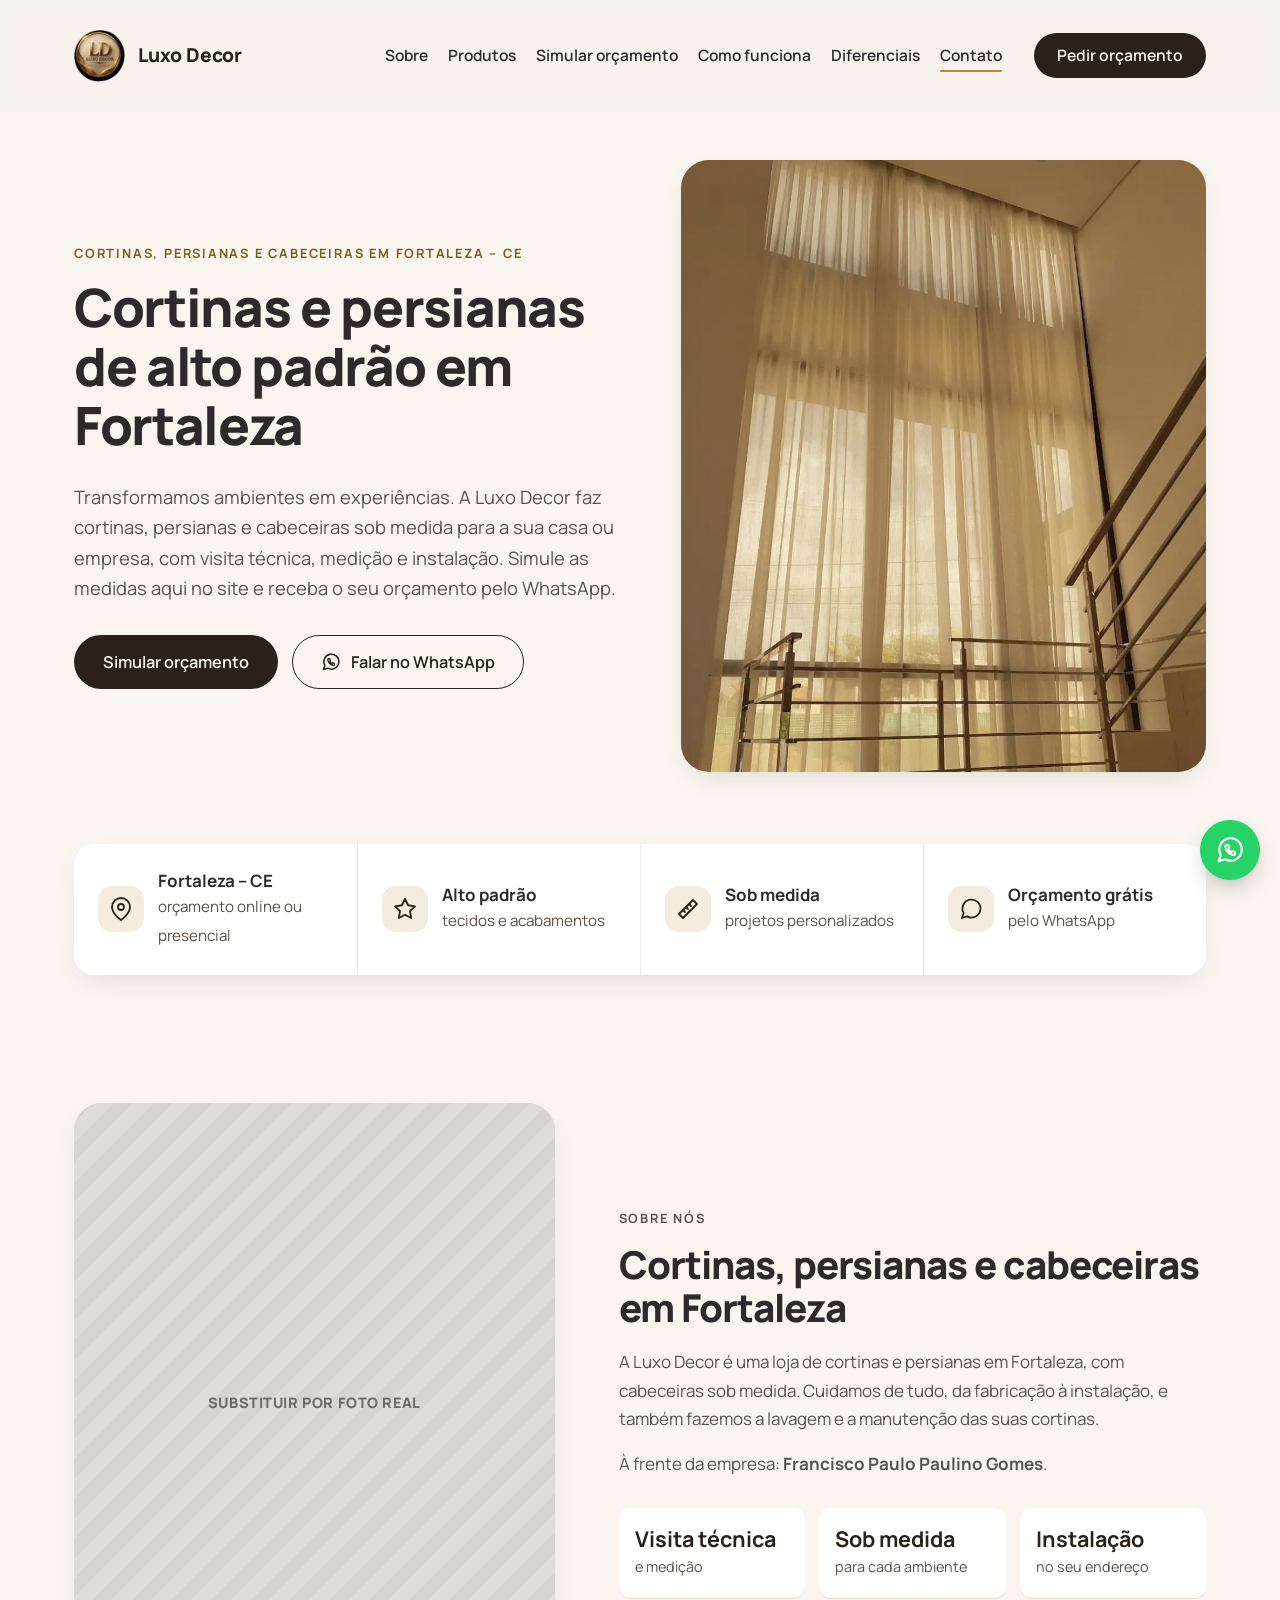
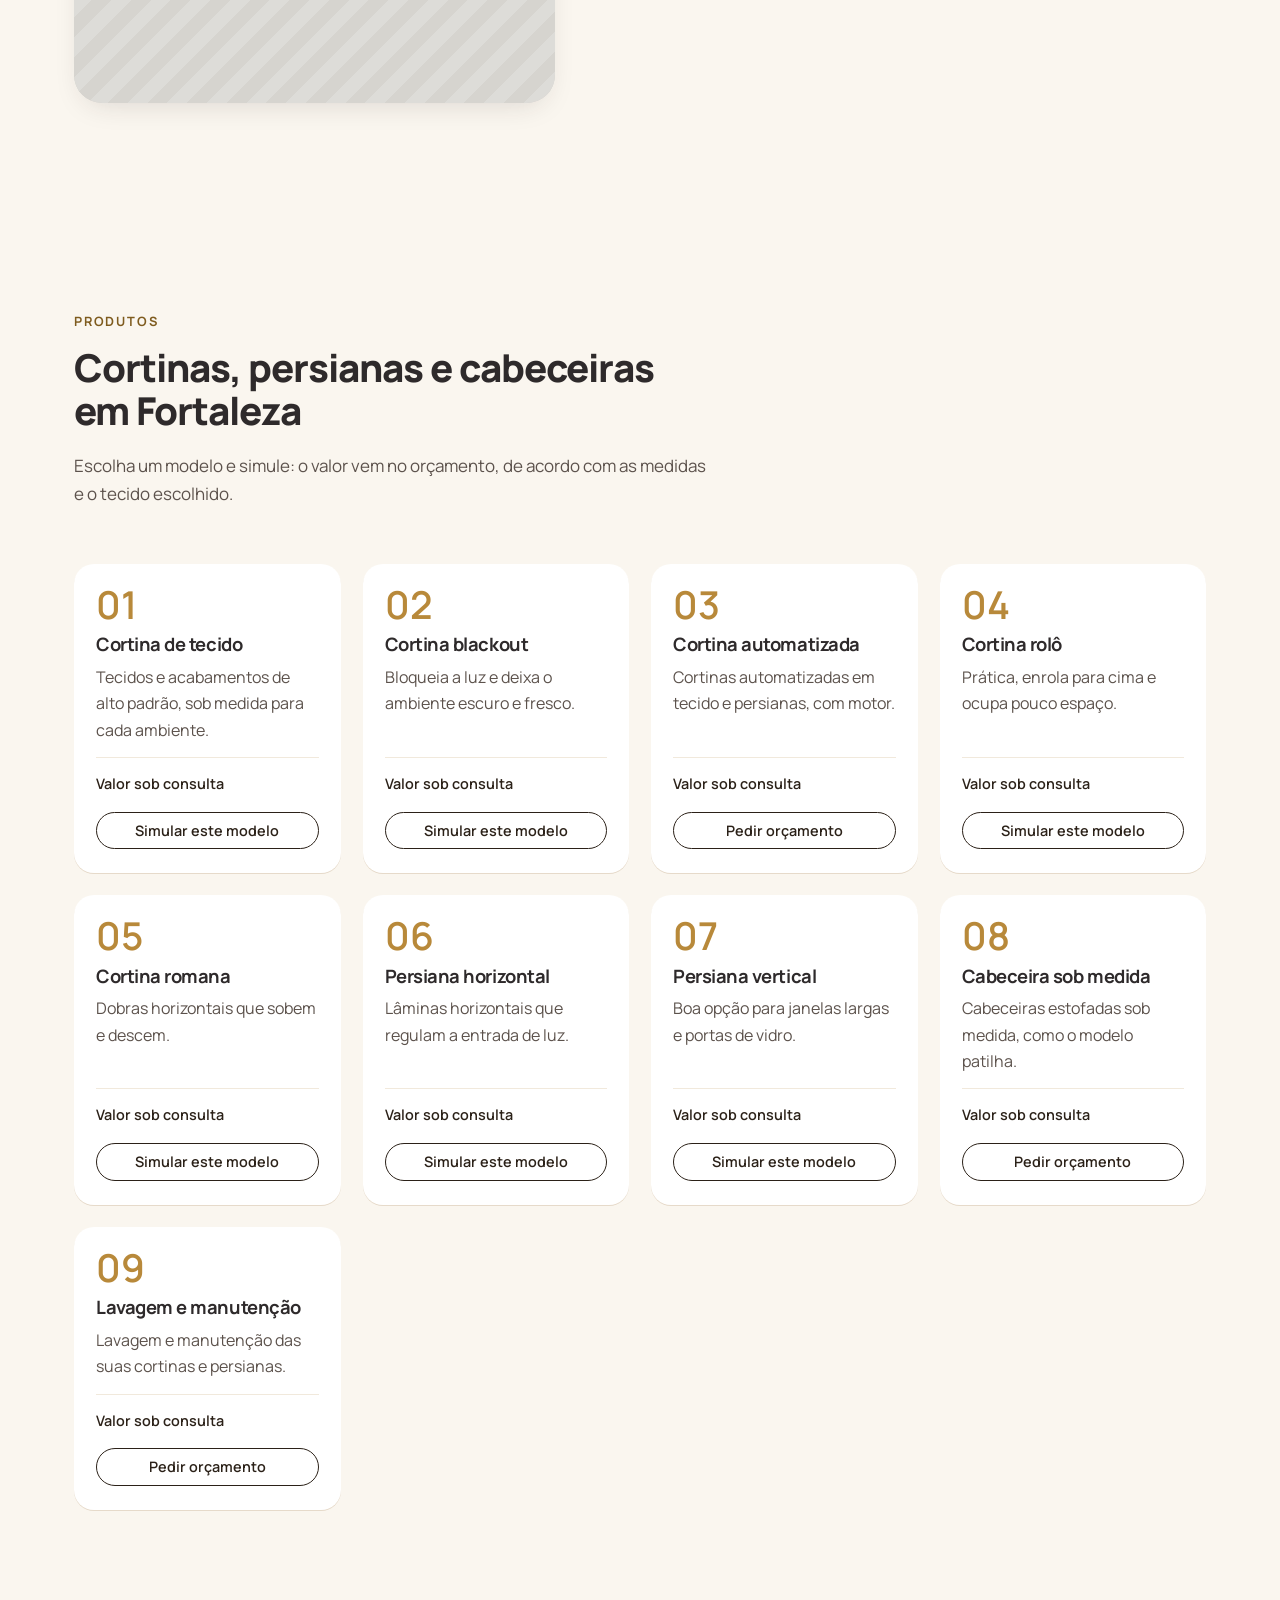
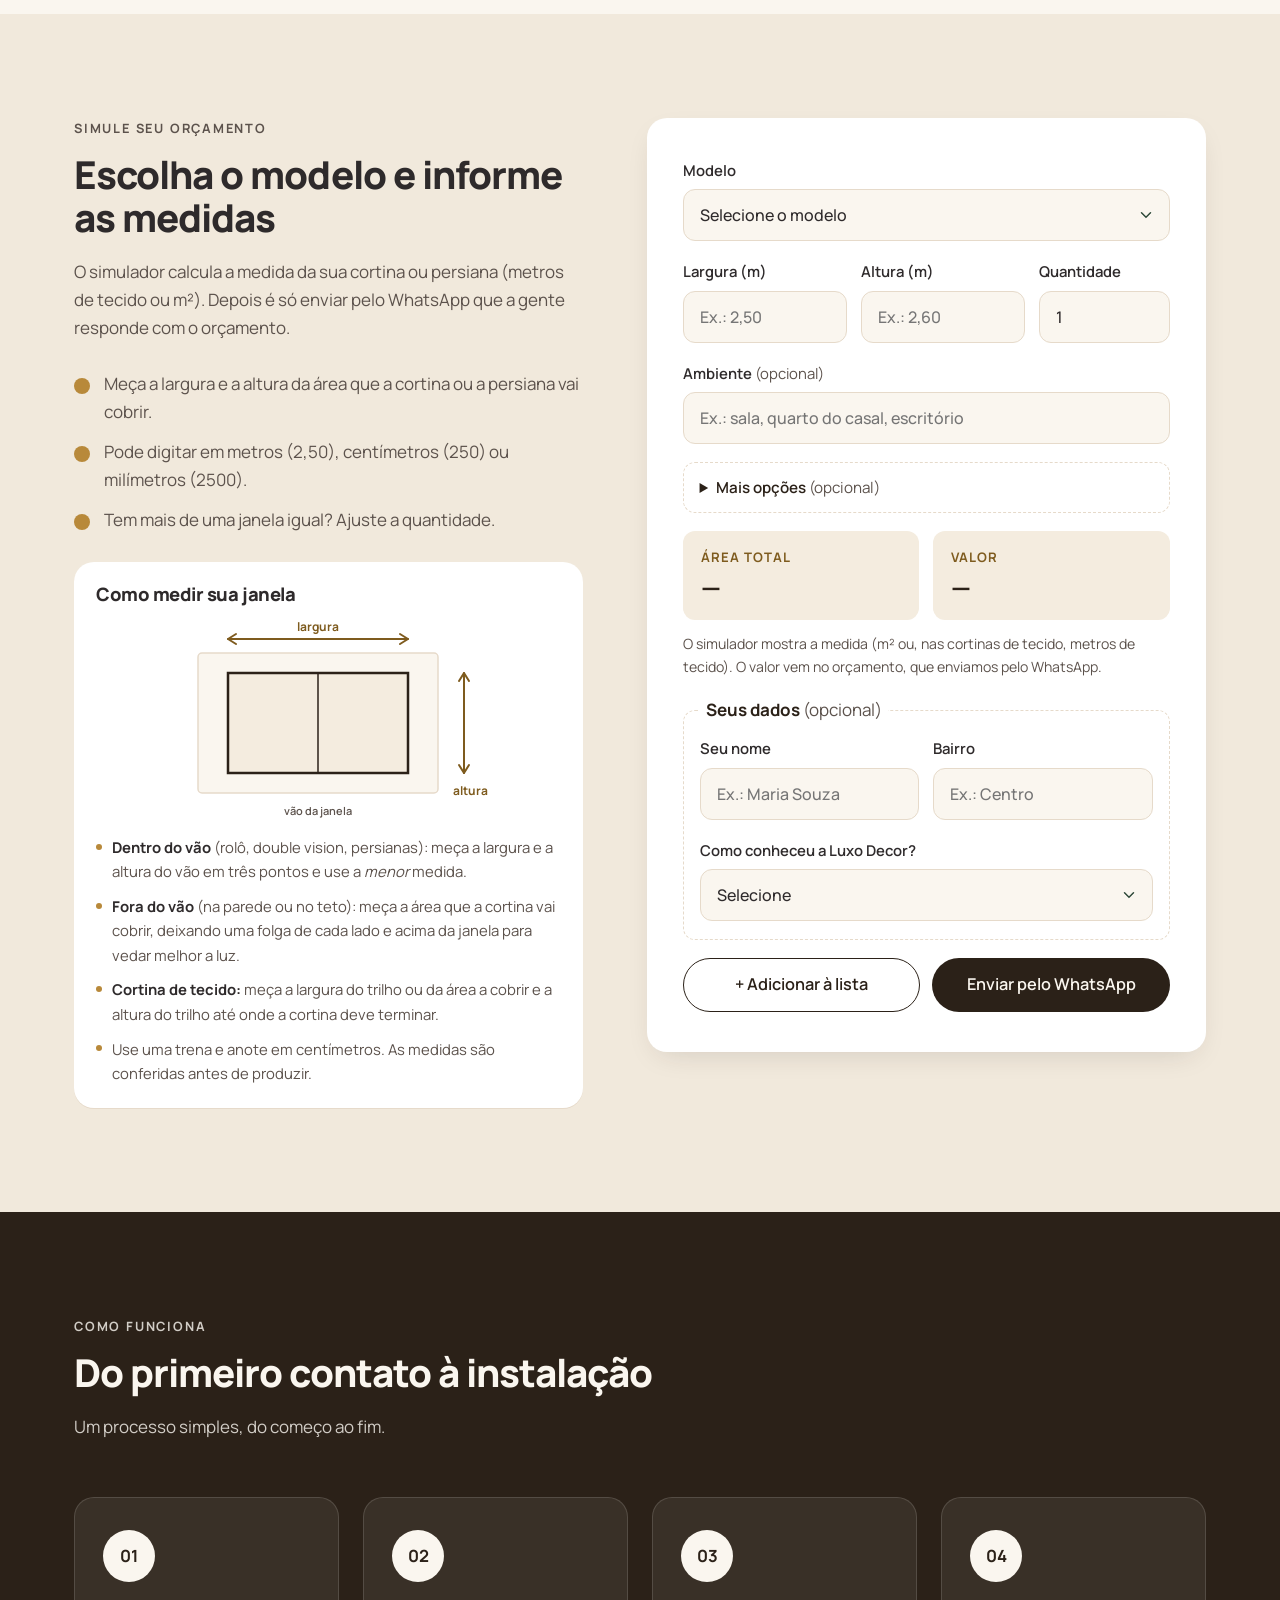
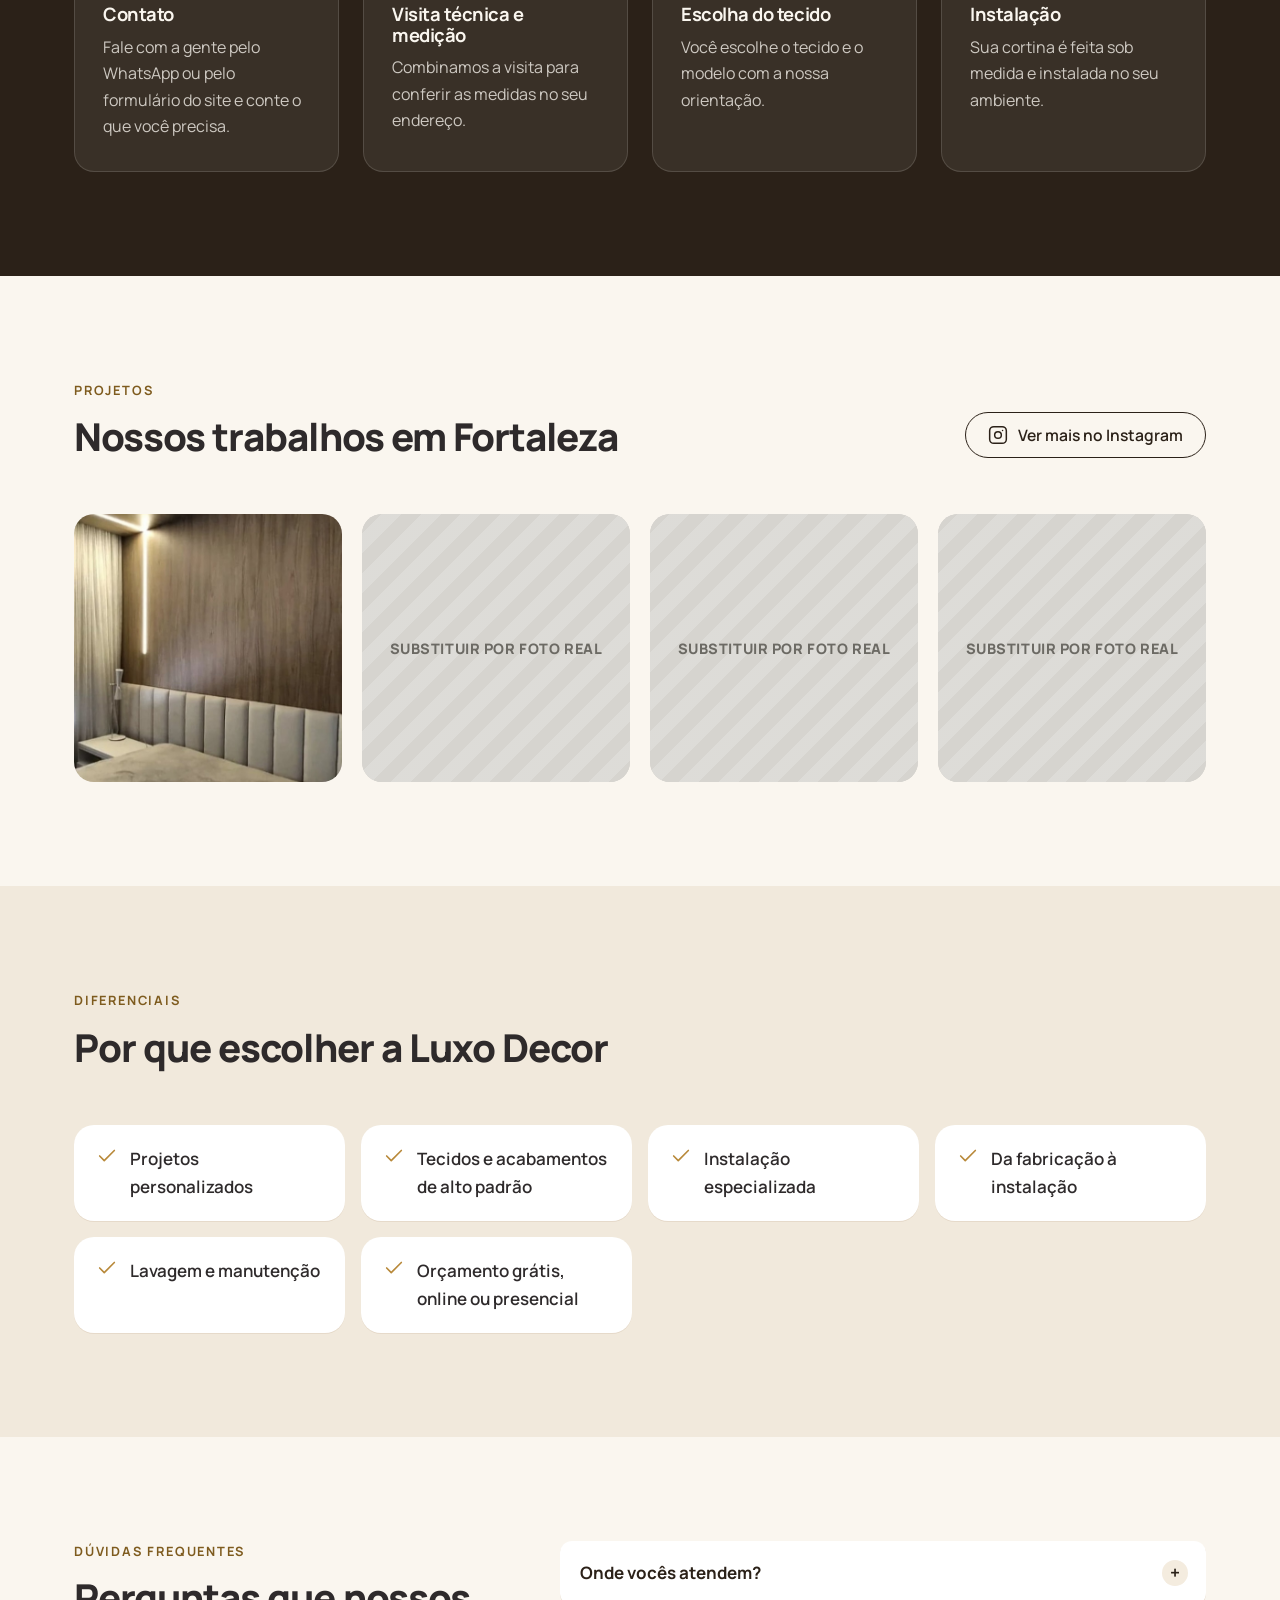
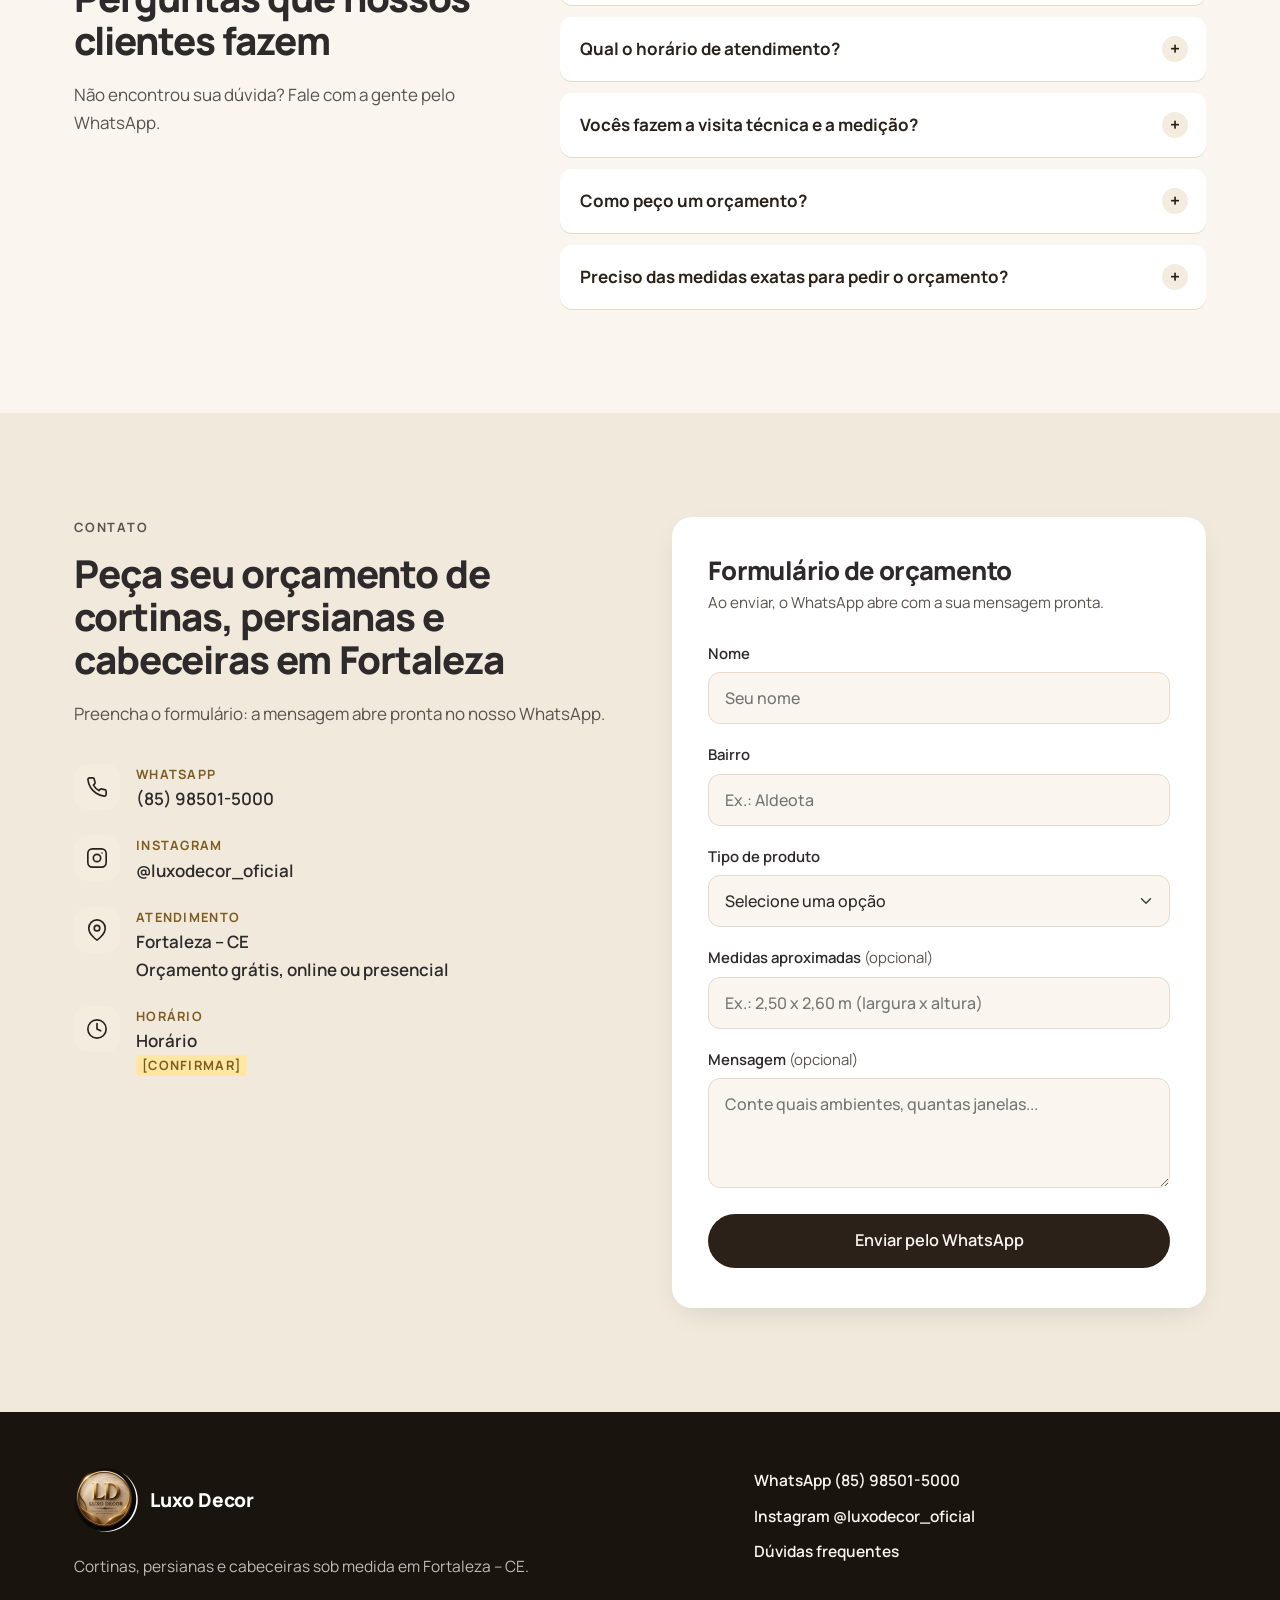
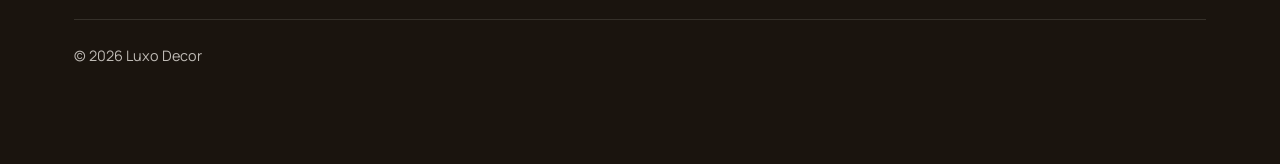
==== index.html @ 03f9553d "Site Luxo Decor Co-Authored-By: Claude Opus 5.5 <noreply@anthropic.com> Claude-Session: https://clau" ====
<!DOCTYPE html>
<html lang="pt-BR">
<head>
  <meta charset="UTF-8">
  <meta name="viewport" content="width=device-width, initial-scale=1">
  <title>Luxo Decor | Cortinas, persianas e cabeceiras em Fortaleza</title>
  <meta name="description" content="Luxo Decor: cortinas, persianas e cabeceiras sob medida em Fortaleza – CE. Peça seu orçamento pelo WhatsApp.">
  <meta name="theme-color" content="#2B2118">
  <!-- Prévia para apresentar à cliente: fora do Google até ser aprovada. Remova esta linha ao publicar de vez. -->
  <meta name="robots" content="noindex">
  <meta property="og:type" content="website">
  <meta property="og:locale" content="pt_BR">
  <meta property="og:site_name" content="Luxo Decor">
  <meta property="og:title" content="Cortinas, persianas e cabeceiras em Fortaleza | Luxo Decor">
  <meta property="og:description" content="Luxo Decor: cortinas, persianas e cabeceiras sob medida em Fortaleza – CE. Peça seu orçamento pelo WhatsApp.">
  <meta property="og:image" content="img/og-image.jpg">
  <meta property="og:image:alt" content="Logo da Luxo Decor">
  <meta name="twitter:card" content="summary_large_image">
  <link rel="icon" href="img/favicon.png" type="image/png">
  <link rel="apple-touch-icon" href="img/favicon-180.png">
  <link rel="preconnect" href="https://fonts.googleapis.com">
  <link rel="preconnect" href="https://fonts.gstatic.com" crossorigin>
  <link href="https://fonts.googleapis.com/css2?family=Manrope:wght@400;500;600;700;800&display=swap" rel="stylesheet">
  <link rel="stylesheet" href="css/style.css?v=1">
  <script type="application/ld+json">
  {
    "@context": "https://schema.org",
    "@type": "LocalBusiness",
    "name": "Luxo Decor",
    "description": "Luxo Decor: cortinas, persianas e cabeceiras sob medida em Fortaleza – CE. Peça seu orçamento pelo WhatsApp.",
    "telephone": "+55 85 98501-5000",
    "areaServed": {
      "@type": "City",
      "name": "Fortaleza"
    },
    "address": {
      "@type": "PostalAddress",
      "addressLocality": "Fortaleza",
      "addressRegion": "CE",
      "addressCountry": "BR"
    },
    "sameAs": [
      "https://www.instagram.com/luxodecor_oficial/"
    ],
    "logo": "img/logo.png",
    "image": "img/og-image.jpg"
  }
  </script>
</head>
<body>

  <a class="skip-link" href="#conteudo">Pular para o conteúdo</a>

  <!-- 1. CABEÇALHO -->
  <header class="header" id="topo">
    <div class="container header__inner">
      <a href="#topo" class="logo" aria-label="Luxo Decor, voltar ao início">
        <img class="logo__selo" src="img/logo.png" alt=""><span class="logo__texto">Luxo Decor</span>
      </a>

      <nav class="nav" id="menu" aria-label="Menu principal">
        <ul class="nav__list">
          <li><a href="#sobre" class="nav__link">Sobre</a></li>
          <li><a href="#modelos" class="nav__link">Produtos</a></li>
          <li><a href="#simulador" class="nav__link">Simular orçamento</a></li>
          <li><a href="#como-funciona" class="nav__link">Como funciona</a></li>
          <li><a href="#avaliacoes" class="nav__link">Diferenciais</a></li>
          <li><a href="#contato" class="nav__link">Contato</a></li>
        </ul>
        <a href="#contato" class="btn btn--primary nav__cta">Pedir orçamento</a>
      </nav>

      <button class="hamburger" type="button" aria-label="Abrir menu" aria-expanded="false" aria-controls="menu">
        <span></span><span></span><span></span>
      </button>
    </div>
  </header>

  <main id="conteudo">

    <!-- 2. HERO -->
    <section class="hero">
      <div class="container hero__inner">
        <div class="hero__text">
          <p class="eyebrow">Cortinas, persianas e cabeceiras em Fortaleza – CE</p>
          <h1>Cortinas e persianas de alto padrão em Fortaleza</h1>
          <p class="hero__lead">Transformamos ambientes em experiências. A Luxo Decor faz cortinas, persianas e cabeceiras sob medida para a sua casa ou empresa, com visita técnica, medição e instalação. Simule as medidas aqui no site e receba o seu orçamento pelo WhatsApp.</p>
          <div class="hero__actions">
            <a href="#simulador" class="btn btn--primary btn--lg">Simular orçamento</a>
            <a href="https://wa.me/5585985015000" class="btn btn--outline btn--lg" data-whatsapp data-msg="Olá, Luxo Decor! Vim pelo site e gostaria de mais informações." target="_blank" rel="noopener">
              <svg class="icon" viewBox="0 0 24 24" aria-hidden="true"><path d="M3 21l1.65-4.95A9 9 0 1 1 8 19.4L3 21z"/><g transform="translate(7.3 7.3) scale(.4)" stroke-width="4"><path d="M22 16.92v3a2 2 0 0 1-2.18 2 19.79 19.79 0 0 1-8.63-3.07 19.5 19.5 0 0 1-6-6 19.79 19.79 0 0 1-3.07-8.67A2 2 0 0 1 4.11 2h3a2 2 0 0 1 2 1.72 12.84 12.84 0 0 0 .7 2.81 2 2 0 0 1-.45 2.11L8.09 9.91a16 16 0 0 0 6 6l1.27-1.27a2 2 0 0 1 2.11-.45 12.84 12.84 0 0 0 2.81.7A2 2 0 0 1 22 16.92z"/></g></svg>
              Falar no WhatsApp
            </a>
          </div>
          
        </div>
        <figure class="media hero__media" data-label="Foto grande: ambiente com cortina instalada"><img src="img/hero.jpg" alt="Cortina instalada, trabalho da Luxo Decor" fetchpriority="high"></figure>
      </div>
    </section>

    <!-- 3. DIFERENCIAIS -->
    <section class="perks" aria-label="Nossos diferenciais">
      <div class="container">
        <ul class="perks__list">
          <li class="perk">
            <svg class="perk__icon" viewBox="0 0 24 24" aria-hidden="true"><path d="M21 10c0 7-9 13-9 13s-9-6-9-13a9 9 0 0 1 18 0z"/><circle cx="12" cy="10" r="3"/></svg>
            <div><strong>Fortaleza – CE</strong><span>orçamento online ou presencial</span></div>
          </li>
          <li class="perk">
            <svg class="perk__icon" viewBox="0 0 24 24" aria-hidden="true"><path d="m12 2 3.09 6.26L22 9.27l-5 4.87 1.18 6.88L12 17.77l-6.18 3.25L7 14.14 2 9.27l6.91-1.01z"/></svg>
            <div><strong>Alto padrão</strong><span>tecidos e acabamentos</span></div>
          </li>
          <li class="perk">
            <svg class="perk__icon" viewBox="0 0 24 24" aria-hidden="true"><path d="M3 17 17 3l4 4L7 21z"/><path d="m7 13 2 2M10 10l2 2M13 7l2 2"/></svg>
            <div><strong>Sob medida</strong><span>projetos personalizados</span></div>
          </li>
          <li class="perk">
            <svg class="perk__icon" viewBox="0 0 24 24" aria-hidden="true"><path d="M3 21l1.65-4.95A9 9 0 1 1 8 19.4L3 21z"/></svg>
            <div><strong>Orçamento grátis</strong><span>pelo WhatsApp</span></div>
          </li>
        </ul>
      </div>
    </section>

    <!-- SOBRE NÓS -->
    <section class="section" id="sobre">
      <div class="container sobre">
        <figure class="media sobre__media is-placeholder" data-label="SUBSTITUIR POR FOTO REAL"></figure>
        <div class="sobre__texto">
          <p class="eyebrow">Sobre nós</p>
          <h2>Cortinas, persianas e cabeceiras em Fortaleza</h2>
          <p>A Luxo Decor é uma loja de cortinas e persianas em Fortaleza, com cabeceiras sob medida. Cuidamos de tudo, da fabricação à instalação, e também fazemos a lavagem e a manutenção das suas cortinas.</p>
          <p>À frente da empresa: <strong>Francisco Paulo Paulino Gomes</strong>.</p>
          <ul class="sobre__destaques">
            <li><strong>Visita técnica</strong><span>e medição</span></li>
            <li><strong>Sob medida</strong><span>para cada ambiente</span></li>
            <li><strong>Instalação</strong><span>no seu endereço</span></li>
          </ul>
        </div>
      </div>
    </section>

    <!-- 4. MODELOS -->
    <section class="section" id="modelos">
      <div class="container">
        <div class="section__head">
          <p class="eyebrow">Produtos</p>
          <h2>Cortinas, persianas e cabeceiras em Fortaleza</h2>
          <p>Escolha um modelo e simule: o valor vem no orçamento, de acordo com as medidas e o tecido escolhido.</p>
        </div>

        <div class="products">
          <article class="card product">
            <div class="product__body">
              <span class="product__num" aria-hidden="true">01</span>
              <h3>Cortina de tecido</h3>
              <p>Tecidos e acabamentos de alto padrão, sob medida para cada ambiente.</p>
              <p class="product__price">Valor sob consulta</p>
              <button type="button" class="btn btn--outline btn--sm product__sim" data-modelo="Cortina de tecido">Simular este modelo</button>
            </div>
          </article>
          <article class="card product">
            <div class="product__body">
              <span class="product__num" aria-hidden="true">02</span>
              <h3>Cortina blackout</h3>
              <p>Bloqueia a luz e deixa o ambiente escuro e fresco.</p>
              <p class="product__price">Valor sob consulta</p>
              <button type="button" class="btn btn--outline btn--sm product__sim" data-modelo="Cortina blackout">Simular este modelo</button>
            </div>
          </article>
          <article class="card product">
            <div class="product__body">
              <span class="product__num" aria-hidden="true">03</span>
              <h3>Cortina automatizada</h3>
              <p>Cortinas automatizadas em tecido e persianas, com motor.</p>
              <p class="product__price">Valor sob consulta</p>
              <a href="https://wa.me/5585985015000" class="btn btn--outline btn--sm product__sim" data-whatsapp data-msg="Olá, Luxo Decor! Vim pelo site e gostaria de um orçamento de cortina automatizada." target="_blank" rel="noopener">Pedir orçamento</a>
            </div>
          </article>
          <article class="card product">
            <div class="product__body">
              <span class="product__num" aria-hidden="true">04</span>
              <h3>Cortina rolô</h3>
              <p>Prática, enrola para cima e ocupa pouco espaço.</p>
              <p class="product__price">Valor sob consulta</p>
              <button type="button" class="btn btn--outline btn--sm product__sim" data-modelo="Cortina rolô">Simular este modelo</button>
            </div>
          </article>
          <article class="card product">
            <div class="product__body">
              <span class="product__num" aria-hidden="true">05</span>
              <h3>Cortina romana</h3>
              <p>Dobras horizontais que sobem e descem.</p>
              <p class="product__price">Valor sob consulta</p>
              <button type="button" class="btn btn--outline btn--sm product__sim" data-modelo="Cortina romana">Simular este modelo</button>
            </div>
          </article>
          <article class="card product">
            <div class="product__body">
              <span class="product__num" aria-hidden="true">06</span>
              <h3>Persiana horizontal</h3>
              <p>Lâminas horizontais que regulam a entrada de luz.</p>
              <p class="product__price">Valor sob consulta</p>
              <button type="button" class="btn btn--outline btn--sm product__sim" data-modelo="Persiana horizontal">Simular este modelo</button>
            </div>
          </article>
          <article class="card product">
            <div class="product__body">
              <span class="product__num" aria-hidden="true">07</span>
              <h3>Persiana vertical</h3>
              <p>Boa opção para janelas largas e portas de vidro.</p>
              <p class="product__price">Valor sob consulta</p>
              <button type="button" class="btn btn--outline btn--sm product__sim" data-modelo="Persiana vertical">Simular este modelo</button>
            </div>
          </article>
          <article class="card product">
            <div class="product__body">
              <span class="product__num" aria-hidden="true">08</span>
              <h3>Cabeceira sob medida</h3>
              <p>Cabeceiras estofadas sob medida, como o modelo patilha.</p>
              <p class="product__price">Valor sob consulta</p>
              <a href="https://wa.me/5585985015000" class="btn btn--outline btn--sm product__sim" data-whatsapp data-msg="Olá, Luxo Decor! Vim pelo site e gostaria de um orçamento de cabeceira sob medida." target="_blank" rel="noopener">Pedir orçamento</a>
            </div>
          </article>
          <article class="card product">
            <div class="product__body">
              <span class="product__num" aria-hidden="true">09</span>
              <h3>Lavagem e manutenção</h3>
              <p>Lavagem e manutenção das suas cortinas e persianas.</p>
              <p class="product__price">Valor sob consulta</p>
              <a href="https://wa.me/5585985015000" class="btn btn--outline btn--sm product__sim" data-whatsapp data-msg="Olá, Luxo Decor! Vim pelo site e gostaria de um orçamento de lavagem e manutenção." target="_blank" rel="noopener">Pedir orçamento</a>
            </div>
          </article>
        </div>
      </div>
    </section>

    <!-- 4b. SIMULADOR DE ORÇAMENTO -->
    <section class="section section--soft" id="simulador">
      <div class="container sim">
        <div class="sim__intro">
          <p class="eyebrow">Simule seu orçamento</p>
          <h2>Escolha o modelo e informe as medidas</h2>
          <p>O simulador calcula a medida da sua cortina ou persiana (metros de tecido ou m²). Depois é só enviar pelo WhatsApp que a gente responde com o orçamento.</p>
          <ul class="sim__tips">
            <li>Meça a largura e a altura da área que a cortina ou a persiana vai cobrir.</li>
            <li>Pode digitar em metros (2,50), centímetros (250) ou milímetros (2500).</li>
            <li>Tem mais de uma janela igual? Ajuste a quantidade.</li>
          </ul>
          <div class="medir">
            <h3>Como medir sua janela</h3>
            <svg class="medir__desenho" viewBox="0 0 340 210" role="img" aria-label="Desenho de uma janela mostrando onde medir a largura e a altura">
              <rect x="40" y="38" width="240" height="140" rx="4" class="medir__parede"/>
              <rect x="70" y="58" width="180" height="100" class="medir__vao"/>
              <line x1="160" y1="58" x2="160" y2="158" class="medir__divisao"/>
              <line x1="70" y1="24" x2="250" y2="24" class="medir__seta"/>
              <polyline points="78,19 70,24 78,29" class="medir__seta"/>
              <polyline points="242,19 250,24 242,29" class="medir__seta"/>
              <text x="160" y="16" class="medir__texto">largura</text>
              <line x1="306" y1="58" x2="306" y2="158" class="medir__seta"/>
              <polyline points="301,66 306,58 311,66" class="medir__seta"/>
              <polyline points="301,150 306,158 311,150" class="medir__seta"/>
              <text x="312" y="180" class="medir__texto">altura</text>
              <text x="160" y="200" class="medir__legenda">vão da janela</text>
            </svg>
            <ul class="medir__passos">
              <li><strong>Dentro do vão</strong> (rolô, double vision, persianas): meça a largura e a altura do vão em três pontos e use a <em>menor</em> medida.</li>
              <li><strong>Fora do vão</strong> (na parede ou no teto): meça a área que a cortina vai cobrir, deixando uma folga de cada lado e acima da janela para vedar melhor a luz.</li>
              <li><strong>Cortina de tecido:</strong> meça a largura do trilho ou da área a cobrir e a altura do trilho até onde a cortina deve terminar.</li>
              <li>Use uma trena e anote em centímetros. As medidas são conferidas antes de produzir.</li>
            </ul>
          </div>
        </div>

        <form class="card form sim__form" id="form-simulador" novalidate>
          <div class="field">
            <label for="sim-modelo">Modelo</label>
            <select id="sim-modelo" name="modelo" required>
              <option value="" disabled selected>Selecione o modelo</option>
              <optgroup label="Cortinas (por metro de tecido)">
                <option data-calculo="tecido">Cortina de tecido</option>
                <option data-calculo="tecido">Cortina blackout</option>
              </optgroup>
              <optgroup label="Cortinas e persianas (por m²)">
                <option>Cortina rolô</option>
                <option>Cortina romana</option>
                <option>Persiana horizontal</option>
                <option>Persiana vertical</option>
              </optgroup>
              <optgroup label="Outros">
                <option>Outro modelo</option>
              </optgroup>
            </select>
          </div>

          <div class="sim__row">
            <div class="field">
              <label for="sim-largura">Largura (m)</label>
              <input type="text" id="sim-largura" name="largura" inputmode="decimal" maxlength="7" autocomplete="off" placeholder="Ex.: 2,50" required>
            </div>
            <div class="field">
              <label for="sim-altura">Altura (m)</label>
              <input type="text" id="sim-altura" name="altura" inputmode="decimal" maxlength="7" autocomplete="off" placeholder="Ex.: 2,60" required>
            </div>
            <div class="field sim__qtd">
              <label for="sim-qtd">Quantidade</label>
              <input type="text" id="sim-qtd" name="quantidade" inputmode="numeric" maxlength="2" autocomplete="off" value="1" required>
            </div>
          </div>

          <div class="field">
            <label for="sim-ambiente">Ambiente <span class="field__opt">(opcional)</span></label>
            <input type="text" id="sim-ambiente" name="ambiente" placeholder="Ex.: sala, quarto do casal, escritório">
          </div>

          <!-- Acessório opcional: aparece só nos modelos com data-guia (cortina rolô) -->
          <label class="sim__opcional" id="sim-guia-campo" hidden>
            <input type="checkbox" id="sim-guia" name="guia">
            Incluir guia <span class="field__opt">(opcional)</span>
          </label>

          <details class="sim__extras">
            <summary>Mais opções <span class="field__opt">(opcional)</span></summary>
            <div class="sim__row sim__row--2">
              <div class="field">
                <label for="sim-acionamento">Acionamento</label>
                <select id="sim-acionamento" name="acionamento">
                  <option value="">Tanto faz</option>
                  <option>Manual</option>
                  <option>Motorizado</option>
                </select>
              </div>
              <div class="field">
                <label for="sim-comando">Lado do comando</label>
                <select id="sim-comando" name="comando">
                  <option value="">Tanto faz</option>
                  <option>Esquerdo</option>
                  <option>Direito</option>
                </select>
              </div>
              <div class="field">
                <label for="sim-instalacao">Instalação</label>
                <select id="sim-instalacao" name="instalacao">
                  <option value="">Não sei</option>
                  <option>Dentro do vão</option>
                  <option>Fora do vão (na parede)</option>
                  <option>No teto</option>
                </select>
              </div>
              <div class="field">
                <label for="sim-cor">Cor ou tecido</label>
                <input type="text" id="sim-cor" name="cor" placeholder="Ex.: linho bege, blackout branco">
              </div>
            </div>
          </details>

          <div class="sim__result" aria-live="polite">
            <div>
              <span id="sim-area-rotulo">Área total</span>
              <strong id="sim-area">—</strong>
            </div>
            <div>
              <span>Valor</span>
              <strong id="sim-valor">—</strong>
            </div>
          </div>
          <p class="sim__note sim__calculo" id="sim-calculo" hidden></p>
          <p class="sim__condicoes" id="sim-condicoes" hidden></p>
          <p class="sim__note" id="sim-nota">O simulador mostra a medida (m² ou, nas cortinas de tecido, metros de tecido). O valor vem no orçamento, que enviamos pelo WhatsApp.</p>

          <fieldset class="sim__cliente">
            <legend>Seus dados <span class="field__opt">(opcional)</span></legend>
            <div class="sim__row sim__row--2">
              <div class="field">
                <label for="sim-cliente">Seu nome</label>
                <input type="text" id="sim-cliente" name="cliente" autocomplete="name" maxlength="60" placeholder="Ex.: Maria Souza">
              </div>
              <div class="field">
                <label for="sim-bairro">Bairro</label>
                <input type="text" id="sim-bairro" name="bairro" maxlength="40" placeholder="Ex.: Centro">
              </div>
            </div>
            <div class="field">
              <label for="sim-origem">Como conheceu a Luxo Decor?</label>
              <select id="sim-origem" name="origem">
                <option value="">Selecione</option>
                <option>Instagram</option>
                <option>Google</option>
                <option>Indicação de amigo ou parente</option>
                <option>Arquiteto ou decorador</option>
                <option>Já sou cliente</option>
                <option>Outro</option>
              </select>
            </div>
          </fieldset>

          <p class="form__error" role="alert" hidden></p>

          <div class="sim__actions">
            <button type="button" class="btn btn--outline btn--lg" id="sim-adicionar">+ Adicionar à lista</button>
            <button type="submit" class="btn btn--primary btn--lg">Enviar pelo WhatsApp</button>
          </div>

          <div class="sim__lista" id="sim-lista" hidden>
            <h3>Sua lista de orçamento</h3>
            <ul id="sim-itens"></ul>
            <p class="sim__total">Valor: <strong id="sim-total">—</strong></p>
            <p class="sim__condicoes" id="sim-total-condicoes" hidden></p>
            <p class="sim__note">Tem mais janelas? Preencha as medidas acima e clique em "Adicionar à lista". Ao enviar, a lista inteira vai em uma única mensagem.</p>
          </div>
        </form>
      </div>
    </section>

    <!-- 5. COMO FUNCIONA -->
    <section class="section section--green" id="como-funciona">
      <div class="container">
        <div class="section__head">
          <p class="eyebrow eyebrow--light">Como funciona</p>
          <h2>Do primeiro contato à instalação</h2>
          <p>Um processo simples, do começo ao fim.</p>
        </div>

        <ol class="steps">
          <li class="step">
            <span class="step__num" aria-hidden="true">01</span>
            <h3>Contato</h3>
            <p>Fale com a gente pelo WhatsApp ou pelo formulário do site e conte o que você precisa.</p>
          </li>
          <li class="step">
            <span class="step__num" aria-hidden="true">02</span>
            <h3>Visita técnica e medição</h3>
            <p>Combinamos a visita para conferir as medidas no seu endereço.</p>
          </li>
          <li class="step">
            <span class="step__num" aria-hidden="true">03</span>
            <h3>Escolha do tecido</h3>
            <p>Você escolhe o tecido e o modelo com a nossa orientação.</p>
          </li>
          <li class="step">
            <span class="step__num" aria-hidden="true">04</span>
            <h3>Instalação</h3>
            <p>Sua cortina é feita sob medida e instalada no seu ambiente.</p>
          </li>
        </ol>
      </div>
    </section>

    <!-- 6. PROJETOS -->
    <section class="section" id="projetos">
      <div class="container">
        <div class="section__head section__head--row">
          <div>
            <p class="eyebrow">Projetos</p>
            <h2>Nossos trabalhos em Fortaleza</h2>
          </div>
          <a href="https://www.instagram.com/luxodecor_oficial/" class="btn btn--outline" target="_blank" rel="noopener" data-instagram>
            <svg class="icon" viewBox="0 0 24 24" aria-hidden="true"><rect x="2" y="2" width="20" height="20" rx="5"/><circle cx="12" cy="12" r="4"/><path d="M17.5 6.5h.01"/></svg>
            Ver mais no Instagram
          </a>
        </div>

        <div class="gallery gallery--4">
          <figure class="media gallery__item" data-label="Projeto"><img src="img/projeto-01.jpg" alt="Projeto da Luxo Decor" loading="lazy"></figure>
          <figure class="media gallery__item is-placeholder" data-label="SUBSTITUIR POR FOTO REAL"></figure>
          <figure class="media gallery__item is-placeholder" data-label="SUBSTITUIR POR FOTO REAL"></figure>
          <figure class="media gallery__item is-placeholder" data-label="SUBSTITUIR POR FOTO REAL"></figure>
        </div>
      </div>
    </section>

    <!-- DIFERENCIAIS (o que a empresa divulga no Instagram) -->
    <section class="section section--soft" id="avaliacoes">
      <div class="container">
        <div class="section__head">
          <p class="eyebrow">Diferenciais</p>
          <h2>Por que escolher a Luxo Decor</h2>
        </div>
        <ul class="avaliacoes__lista">
          <li class="card"><svg class="icon" viewBox="0 0 24 24" aria-hidden="true"><path d="M20 6 9 17l-5-5"/></svg><span>Projetos personalizados</span></li>
          <li class="card"><svg class="icon" viewBox="0 0 24 24" aria-hidden="true"><path d="M20 6 9 17l-5-5"/></svg><span>Tecidos e acabamentos de alto padrão</span></li>
          <li class="card"><svg class="icon" viewBox="0 0 24 24" aria-hidden="true"><path d="M20 6 9 17l-5-5"/></svg><span>Instalação especializada</span></li>
          <li class="card"><svg class="icon" viewBox="0 0 24 24" aria-hidden="true"><path d="M20 6 9 17l-5-5"/></svg><span>Da fabricação à instalação</span></li>
          <li class="card"><svg class="icon" viewBox="0 0 24 24" aria-hidden="true"><path d="M20 6 9 17l-5-5"/></svg><span>Lavagem e manutenção</span></li>
          <li class="card"><svg class="icon" viewBox="0 0 24 24" aria-hidden="true"><path d="M20 6 9 17l-5-5"/></svg><span>Orçamento grátis, online ou presencial</span></li>
        </ul>
      </div>
    </section>

    <!-- PERGUNTAS FREQUENTES -->
    <section class="section" id="duvidas">
      <div class="container faq">
        <div class="section__head">
          <p class="eyebrow">Dúvidas frequentes</p>
          <h2>Perguntas que nossos clientes fazem</h2>
          <p>Não encontrou sua dúvida? Fale com a gente pelo WhatsApp.</p>
        </div>

        <div class="faq__lista">
          <details class="faq__item">
            <summary>Onde vocês atendem?</summary>
            <p>Em Fortaleza – CE. O orçamento é grátis e pode ser online ou presencial.</p>
          </details>
          <details class="faq__item">
            <summary>Qual o horário de atendimento?</summary>
            <p>Horário <span class="confirmar">[confirmar]</span>.</p>
          </details>
          <details class="faq__item">
            <summary>Vocês fazem a visita técnica e a medição?</summary>
            <p>Sim. Depois do primeiro contato, combinamos a visita para conferir as medidas no seu endereço.</p>
          </details>
          <details class="faq__item">
            <summary>Como peço um orçamento?</summary>
            <p>Use o simulador aqui do site ou o formulário de contato: a mensagem chega pronta no nosso WhatsApp. Se preferir, chame direto no WhatsApp (85) 98501-5000.</p>
          </details>
          <details class="faq__item">
            <summary>Preciso das medidas exatas para pedir o orçamento?</summary>
            <p>Não. Medidas aproximadas já servem; as medidas finais são conferidas na visita técnica.</p>
          </details>
        </div>
      </div>
    </section>

    <!-- 7. CONTATO -->
    <section class="section section--soft" id="contato">
      <div class="container contact">
        <div class="contact__info">
          <p class="eyebrow">Contato</p>
          <h2>Peça seu orçamento de cortinas, persianas e cabeceiras em Fortaleza</h2>
          <p>Preencha o formulário: a mensagem abre pronta no nosso WhatsApp.</p>

          <ul class="contact__list">
            <li>
              <svg class="icon" viewBox="0 0 24 24" aria-hidden="true"><path d="M22 16.92v3a2 2 0 0 1-2.18 2 19.79 19.79 0 0 1-8.63-3.07 19.5 19.5 0 0 1-6-6 19.79 19.79 0 0 1-3.07-8.67A2 2 0 0 1 4.11 2h3a2 2 0 0 1 2 1.72 12.84 12.84 0 0 0 .7 2.81 2 2 0 0 1-.45 2.11L8.09 9.91a16 16 0 0 0 6 6l1.27-1.27a2 2 0 0 1 2.11-.45 12.84 12.84 0 0 0 2.81.7A2 2 0 0 1 22 16.92z"/></svg>
              <div><span>WhatsApp</span><a href="https://wa.me/5585985015000" data-whatsapp target="_blank" rel="noopener">(85) 98501-5000</a></div>
            </li>
            <li>
              <svg class="icon" viewBox="0 0 24 24" aria-hidden="true"><rect x="2" y="2" width="20" height="20" rx="5"/><circle cx="12" cy="12" r="4"/><path d="M17.5 6.5h.01"/></svg>
              <div><span>Instagram</span><a href="https://www.instagram.com/luxodecor_oficial/" data-instagram target="_blank" rel="noopener">@luxodecor_oficial</a></div>
            </li>
            <li>
              <svg class="icon" viewBox="0 0 24 24" aria-hidden="true"><path d="M21 10c0 7-9 13-9 13s-9-6-9-13a9 9 0 0 1 18 0z"/><circle cx="12" cy="10" r="3"/></svg>
              <div><span>Atendimento</span><p>Fortaleza – CE<br>Orçamento grátis, online ou presencial</p></div>
            </li>
            <li>
              <svg class="icon" viewBox="0 0 24 24" aria-hidden="true"><circle cx="12" cy="12" r="10"/><path d="M12 6v6l4 2"/></svg>
              <div><span>Horário</span><p>Horário <span class="confirmar">[confirmar]</span></p></div>
            </li>
          </ul>
        </div>

        <form class="card form" id="form-orcamento" novalidate>
          <h3>Formulário de orçamento</h3>
          <p class="form__hint">Ao enviar, o WhatsApp abre com a sua mensagem pronta.</p>

          <div class="field">
            <label for="nome">Nome</label>
            <input type="text" id="nome" name="nome" autocomplete="name" placeholder="Seu nome" required>
          </div>

          <div class="field">
            <label for="bairro">Bairro</label>
            <input type="text" id="bairro" name="bairro" autocomplete="address-level3" placeholder="Ex.: Aldeota" required>
          </div>

          <div class="field">
            <label for="produto">Tipo de produto</label>
            <select id="produto" name="produto" required>
              <option value="" disabled selected>Selecione uma opção</option>
              <option>Cortina de tecido</option>
              <option>Cortina blackout</option>
              <option>Cortina automatizada</option>
              <option>Cortina rolô</option>
              <option>Cortina romana</option>
              <option>Persiana horizontal</option>
              <option>Persiana vertical</option>
              <option>Cabeceira sob medida</option>
              <option>Lavagem e manutenção</option>
              <option>Outro / ainda não sei</option>
            </select>
          </div>

          <div class="field">
            <label for="medidas">Medidas aproximadas <span class="field__opt">(opcional)</span></label>
            <input type="text" id="medidas" name="medidas" placeholder="Ex.: 2,50 x 2,60 m (largura x altura)">
          </div>

          <div class="field">
            <label for="mensagem">Mensagem <span class="field__opt">(opcional)</span></label>
            <textarea id="mensagem" name="mensagem" rows="3" placeholder="Conte quais ambientes, quantas janelas..."></textarea>
          </div>

          <p class="form__error" role="alert" hidden></p>

          <button type="submit" class="btn btn--primary btn--lg btn--block">Enviar pelo WhatsApp</button>
        </form>
      </div>

    </section>
  </main>

  <!-- 8. RODAPÉ -->
  <footer class="footer">
    <div class="container footer__inner">
      <div class="footer__brand">
        <a href="#topo" class="logo logo--light" aria-label="Luxo Decor, voltar ao início">
          <img class="logo__selo" src="img/logo.png" alt=""><span class="logo__texto">Luxo Decor</span>
        </a>
        <p>Cortinas, persianas e cabeceiras sob medida em Fortaleza – CE.</p>
      </div>

      <ul class="footer__links">
        <li><a href="https://wa.me/5585985015000" target="_blank" rel="noopener" data-whatsapp>WhatsApp (85) 98501-5000</a></li>
        <li><a href="https://www.instagram.com/luxodecor_oficial/" target="_blank" rel="noopener" data-instagram>Instagram @luxodecor_oficial</a></li>
        <li><a href="#duvidas">Dúvidas frequentes</a></li>
      </ul>

      <p class="footer__legal">© <span id="ano">2026</span> Luxo Decor</p>
    </div>
  </footer>

  <!-- Botão flutuante de WhatsApp -->
  <a href="https://wa.me/5585985015000" class="whatsapp-float" data-whatsapp data-msg="Olá, Luxo Decor! Vim pelo site e gostaria de um orçamento." target="_blank" rel="noopener" aria-label="Conversar no WhatsApp">
    <svg viewBox="0 0 24 24" aria-hidden="true"><path d="M3 21l1.65-4.95A9 9 0 1 1 8 19.4L3 21z"/><g transform="translate(7.3 7.3) scale(.4)" stroke-width="4"><path d="M22 16.92v3a2 2 0 0 1-2.18 2 19.79 19.79 0 0 1-8.63-3.07 19.5 19.5 0 0 1-6-6 19.79 19.79 0 0 1-3.07-8.67A2 2 0 0 1 4.11 2h3a2 2 0 0 1 2 1.72 12.84 12.84 0 0 0 .7 2.81 2 2 0 0 1-.45 2.11L8.09 9.91a16 16 0 0 0 6 6l1.27-1.27a2 2 0 0 1 2.11-.45 12.84 12.84 0 0 0 2.81.7A2 2 0 0 1 22 16.92z"/></g></svg>
  </a>

  <script src="js/main.js?v=1" defer></script>
</body>
</html>
---- css/style.css ----
/* =========================================================
   Luxo Decor — estilos
   ========================================================= */

:root {
  --azul: #2B2118;
  --azul-escuro: #1A140E;
  --azul-claro: #F4ECDF;
  --areia: #FAF6EF;
  --areia-escura: #F1E9DC;
  --laranja: #B8893A;
  --laranja-texto: #7E5B1E;
  --grafite: #2E2A2B;
  --texto-suave: #5C524C;
  --branco: #ffffff;
  --borda: #E6DACA;
  --placeholder: #d6d4cf;

  --fonte-titulo: "Manrope", system-ui, sans-serif;
  --fonte-texto: "Manrope", system-ui, -apple-system, "Segoe UI", sans-serif;

  --raio: 20px;
  --raio-sm: 12px;
  --sombra: 0 10px 30px -12px rgba(42, 35, 32, .18);
  --header-h: 112px;
  --container: 1180px;
}

/* ---------- Base ---------- */
*,
*::before,
*::after { box-sizing: border-box; }

html {
  scroll-behavior: smooth;
  -webkit-text-size-adjust: 100%;
}

body {
  margin: 0;
  font-family: var(--fonte-texto);
  font-size: 1.0625rem;
  line-height: 1.65;
  color: var(--grafite);
  background: var(--areia);
  -webkit-font-smoothing: antialiased;
}

body.menu-aberto { overflow: hidden; }

h1, h2, h3 {
  font-family: var(--fonte-titulo);
  line-height: 1.12;
  letter-spacing: -.02em;
  margin: 0 0 .5em;
  font-weight: 600;
}
h1 { font-size: clamp(2.4rem, 5.2vw, 4.1rem); }
h2 { font-size: clamp(1.9rem, 3.6vw, 2.75rem); }
h3 { font-size: 1.3rem; }

p { margin: 0 0 1em; }
a { color: inherit; }
img { display: block; max-width: 100%; height: auto; }
ul, ol { list-style: none; margin: 0; padding: 0; }
figure, blockquote { margin: 0; }
address { font-style: normal; }

section[id] { scroll-margin-top: calc(var(--header-h) + 8px); }

.container {
  width: 100%;
  max-width: var(--container);
  margin-inline: auto;
  padding-inline: 24px;
}

.skip-link {
  position: absolute;
  left: 16px;
  top: -60px;
  z-index: 200;
  background: var(--azul);
  color: var(--areia);
  padding: 10px 16px;
  border-radius: var(--raio-sm);
}
.skip-link:focus { top: 12px; }

:focus-visible {
  outline: 3px solid var(--laranja);
  outline-offset: 3px;
}

.icon {
  width: 20px;
  height: 20px;
  flex-shrink: 0;
  fill: none;
  stroke: currentColor;
  stroke-width: 1.8;
  stroke-linecap: round;
  stroke-linejoin: round;
}

.eyebrow {
  font-size: .8rem;
  font-weight: 700;
  letter-spacing: .14em;
  text-transform: uppercase;
  color: var(--laranja-texto);
  margin-bottom: 14px;
}
.eyebrow--light { color: #D1B27F; }

/* ---------- Botões ---------- */
.btn {
  display: inline-flex;
  align-items: center;
  justify-content: center;
  gap: 10px;
  padding: 12px 22px;
  border-radius: 999px;
  border: 1.5px solid transparent;
  font: 600 .98rem/1.2 var(--fonte-texto);
  text-decoration: none;
  cursor: pointer;
  transition: background-color .2s, color .2s, border-color .2s, transform .2s, box-shadow .2s;
}
.btn:hover { transform: translateY(-1px); }
.btn--lg { padding: 16px 28px; font-size: 1.02rem; }
.btn--block { width: 100%; }

.btn--primary { background: var(--azul); color: var(--areia); }
.btn--primary:hover { background: var(--azul-escuro); box-shadow: var(--sombra); }

.btn--outline { border-color: var(--azul); color: var(--azul); background: transparent; }
.btn--outline:hover { background: var(--azul); color: var(--areia); }

/* ---------- Imagens / espaços reservados ---------- */
.media {
  position: relative;
  overflow: hidden;
  border-radius: var(--raio);
  background: var(--placeholder);
}
.media img {
  width: 100%;
  height: 100%;
  object-fit: cover;
}
/* Quando a foto ainda não existe na pasta img/, mostra um bloco cinza com a descrição */
.media.is-placeholder img { display: none; }
.media.is-placeholder::after {
  content: attr(data-label);
  position: absolute;
  inset: 0;
  display: flex;
  align-items: center;
  justify-content: center;
  padding: 20px;
  text-align: center;
  font-size: .9rem;
  font-weight: 500;
  color: #6c6a64;
  background:
    repeating-linear-gradient(135deg, transparent 0 14px, rgba(255,255,255,.18) 14px 28px),
    var(--placeholder);
}

/* ---------- Cabeçalho ---------- */
.header {
  position: fixed;
  inset: 0 0 auto 0;
  z-index: 100;
  height: var(--header-h);
  background: rgba(247, 243, 237, .9);
  backdrop-filter: saturate(1.4) blur(10px);
  -webkit-backdrop-filter: saturate(1.4) blur(10px);
  transition: box-shadow .25s, border-color .25s;
  border-bottom: 1px solid transparent;
}
.header.is-scrolled {
  border-bottom-color: var(--borda);
  box-shadow: 0 6px 20px -16px rgba(42, 35, 32, .5);
}
.header__inner {
  height: 100%;
  display: flex;
  align-items: center;
  justify-content: space-between;
  gap: 24px;
}

.logo {
  display: inline-flex;
  align-items: center;
  text-decoration: none;
}
.logo img {
  display: block;
  height: 92px;
  width: auto;
}
/* No rodapé escuro, a logo fica sobre um selo claro */
.logo--light {
  padding: 10px 14px;
  border-radius: 14px;
  background: var(--branco);
}
.logo--light img { height: 96px; }

.nav {
  display: flex;
  align-items: center;
  gap: 32px;
}
.nav__list { display: flex; gap: 28px; }
.nav__link {
  position: relative;
  text-decoration: none;
  font-weight: 600;
  font-size: .97rem;
  color: var(--grafite);
  padding: 6px 0;
}
.nav__link::after {
  content: "";
  position: absolute;
  left: 0;
  right: 0;
  bottom: 0;
  height: 2px;
  border-radius: 2px;
  background: var(--laranja);
  transform: scaleX(0);
  transition: transform .25s;
}
.nav__link:hover::after,
.nav__link.is-active::after { transform: scaleX(1); }

.hamburger {
  display: none;
  width: 46px;
  height: 46px;
  border: 0;
  border-radius: 12px;
  background: transparent;
  cursor: pointer;
  padding: 0;
  position: relative;
}
.hamburger span {
  position: absolute;
  left: 12px;
  right: 12px;
  height: 2px;
  border-radius: 2px;
  background: var(--azul);
  transition: transform .25s, opacity .2s;
}
.hamburger span:nth-child(1) { top: 16px; }
.hamburger span:nth-child(2) { top: 22px; }
.hamburger span:nth-child(3) { top: 28px; }
.hamburger[aria-expanded="true"] span:nth-child(1) { transform: translateY(6px) rotate(45deg); }
.hamburger[aria-expanded="true"] span:nth-child(2) { opacity: 0; }
.hamburger[aria-expanded="true"] span:nth-child(3) { transform: translateY(-6px) rotate(-45deg); }

/* ---------- Hero ---------- */
.hero {
  padding: calc(var(--header-h) + 48px) 0 72px;
}
.hero__inner {
  display: grid;
  grid-template-columns: 1.05fr 1fr;
  gap: 56px;
  align-items: center;
}
.hero__lead {
  font-size: 1.15rem;
  color: var(--texto-suave);
  max-width: 34em;
  margin-bottom: 32px;
}
.hero__actions {
  display: flex;
  flex-wrap: wrap;
  gap: 14px;
}
.hero__media {
  aspect-ratio: 6 / 7;
  border-radius: 28px;
  box-shadow: var(--sombra);
}

/* ---------- Diferenciais ---------- */
.perks { padding-bottom: 24px; }
.perks__list {
  display: grid;
  grid-template-columns: repeat(4, 1fr);
  background: var(--branco);
  border-radius: var(--raio);
  box-shadow: var(--sombra);
}
.perk {
  display: flex;
  align-items: center;
  gap: 14px;
  padding: 26px 24px;
}
.perk + .perk { border-left: 1px solid var(--areia-escura); }
.perk__icon {
  width: 46px;
  height: 46px;
  flex-shrink: 0;
  padding: 11px;
  border-radius: 14px;
  background: var(--azul-claro);
  fill: none;
  stroke: var(--azul);
  stroke-width: 1.8;
  stroke-linecap: round;
  stroke-linejoin: round;
}
.perk strong { display: block; font-weight: 700; line-height: 1.3; }
.perk span { color: var(--texto-suave); font-size: .95rem; }

/* ---------- Seções ---------- */
.section { padding: 104px 0; }
.section--soft { background: var(--areia-escura); }
.section--green { background: var(--azul); color: var(--areia); }
.section--green .section__head p { color: rgba(247, 243, 237, .78); }

.section__head {
  max-width: 640px;
  margin-bottom: 56px;
}
.section__head p:last-child { color: var(--texto-suave); margin-bottom: 0; }
.section__head--row {
  max-width: none;
  display: flex;
  align-items: flex-end;
  justify-content: space-between;
  gap: 24px;
  flex-wrap: wrap;
}
.section__head--row h2 { margin-bottom: 0; }

.card {
  background: var(--branco);
  border-radius: var(--raio);
  box-shadow: 0 1px 0 var(--borda);
}

/* ---------- Produtos ---------- */
.products {
  display: grid;
  grid-template-columns: repeat(3, 1fr);
  gap: 28px;
}
.product {
  overflow: hidden;
  transition: transform .25s, box-shadow .25s;
}
.product:hover { transform: translateY(-4px); box-shadow: var(--sombra); }
.product__media {
  aspect-ratio: 4 / 3;
  border-radius: 0;
}
.product__body { padding: 24px 26px 28px; }
.product__body p { color: var(--texto-suave); margin: 0; font-size: 1rem; }
.product__body .product__price {
  margin-top: 14px;
  padding-top: 14px;
  border-top: 1px solid var(--areia-escura);
  color: var(--azul);
  font-size: .9rem;
}
.product__price strong {
  font-family: var(--fonte-titulo);
  font-size: 1.3rem;
  font-weight: 700;
}

.btn--sm { padding: 9px 16px; font-size: .9rem; }
.product__sim { margin-top: 16px; width: 100%; }

/* ---------- Guia de medição ---------- */
.medir {
  margin-top: 28px;
  padding: 22px 22px 8px;
  border-radius: var(--raio);
  background: var(--branco);
  box-shadow: 0 1px 0 var(--borda);
}
.medir h3 { font-size: 1.15rem; margin-bottom: 10px; }
.medir__desenho { display: block; width: 100%; max-width: 340px; margin: 0 auto 10px; }
.medir__parede { fill: var(--areia); stroke: var(--borda); stroke-width: 1.5; }
.medir__vao { fill: #F4ECDF; stroke: var(--azul); stroke-width: 2.5; }
.medir__divisao { stroke: var(--azul); stroke-width: 1.5; }
.medir__seta { fill: none; stroke: var(--laranja-texto); stroke-width: 2; stroke-linecap: round; stroke-linejoin: round; }
.medir__texto { font: 700 12px var(--fonte-texto); fill: var(--laranja-texto); text-anchor: middle; }
.medir__legenda { font: 600 11px var(--fonte-texto); fill: var(--texto-suave); text-anchor: middle; }
.medir__passos { display: grid; gap: 10px; margin-bottom: 14px; }
.medir__passos li { font-size: .93rem; color: var(--texto-suave); padding-left: 16px; position: relative; }
.medir__passos li::before { content: ""; position: absolute; left: 0; top: .6em; width: 6px; height: 6px; border-radius: 50%; background: var(--laranja); }
.medir__passos strong { color: var(--grafite); }

/* ---------- Outros serviços ---------- */
.servicos {
  display: grid;
  grid-template-columns: repeat(3, 1fr);
  gap: 24px;
}
.servico {
  display: flex;
  flex-direction: column;
  align-items: flex-start;
  padding: 30px 28px;
}
.servico__icone {
  width: 54px;
  height: 54px;
  padding: 13px;
  margin-bottom: 18px;
  border-radius: 16px;
  background: var(--azul-claro);
  fill: none;
  stroke: var(--azul);
  stroke-width: 1.8;
  stroke-linecap: round;
  stroke-linejoin: round;
}
.servico p { flex: 1; color: var(--texto-suave); margin-bottom: 20px; }
.servico__precos {
  width: 100%;
  margin: -6px 0 18px;
  border-top: 1px solid var(--areia-escura);
}
.servico__precos li {
  display: flex;
  justify-content: space-between;
  gap: 12px;
  padding: 8px 0;
  border-bottom: 1px solid var(--areia-escura);
  font-size: .9rem;
  color: var(--texto-suave);
}
.servico__precos strong { color: var(--azul); white-space: nowrap; }
.servico__precos small { font-weight: 500; color: var(--texto-suave); }
.servico__simular {
  margin: -6px 0 16px;
  font-weight: 700;
  font-size: .92rem;
  color: var(--azul);
  text-decoration: none;
}
.servico__simular:hover { text-decoration: underline; }

/* ---------- Simulador de orçamento ---------- */
.sim {
  display: grid;
  grid-template-columns: 1fr 1.1fr;
  gap: 64px;
  align-items: start;
}
.sim__intro > p { color: var(--texto-suave); }
.sim__tips {
  display: grid;
  gap: 12px;
  margin-top: 28px;
}
.sim__tips li {
  position: relative;
  padding-left: 30px;
  color: var(--texto-suave);
}
.sim__tips li::before {
  content: "";
  position: absolute;
  left: 0;
  top: .45em;
  width: 16px;
  height: 16px;
  border-radius: 50%;
  background: var(--laranja);
}
.sim__row {
  display: grid;
  grid-template-columns: 1fr 1fr .8fr;
  gap: 14px;
}
.field__opt { font-weight: 400; color: var(--texto-suave); }
.sim__result {
  display: grid;
  grid-template-columns: 1fr 1fr;
  gap: 14px;
  margin: 8px 0 12px;
}
.sim__result div {
  padding: 16px 18px;
  border-radius: var(--raio-sm);
  background: var(--azul-claro);
}
.sim__result span {
  display: block;
  font-size: .82rem;
  font-weight: 700;
  letter-spacing: .08em;
  text-transform: uppercase;
  color: var(--laranja-texto);
}
.sim__result strong {
  display: block;
  margin-top: 4px;
  font-family: var(--fonte-titulo);
  font-size: 1.6rem;
  line-height: 1.2;
  color: var(--azul);
}
.sim__note {
  font-size: .88rem;
  color: var(--texto-suave);
  margin-bottom: 18px;
}
.sim__row--2 { grid-template-columns: 1fr 1fr; }
.sim__min {
  display: inline-block;
  vertical-align: middle;
  margin-left: 6px;
  padding: 2px 8px;
  border-radius: 999px;
  background: var(--laranja);
  color: var(--grafite);
  font: 700 .7rem/1.4 var(--fonte-texto);
  letter-spacing: .04em;
  text-transform: uppercase;
}
.sim__calculo {
  margin: -4px 0 8px;
  font-weight: 600;
  color: var(--azul);
}
.sim__condicoes {
  margin: -4px 0 14px;
  padding: 10px 14px;
  border-radius: var(--raio-sm);
  background: var(--azul-claro);
  color: var(--azul);
  font-size: .9rem;
  line-height: 1.5;
}
.sim__condicoes strong { font-weight: 700; }
.sim__cliente {
  margin: 0 0 18px;
  padding: 12px 16px 0;
  border: 1.5px dashed var(--borda);
  border-radius: var(--raio-sm);
}
.sim__cliente legend { padding: 0 6px; font-weight: 700; color: var(--azul); }
.sim__opcional {
  display: flex;
  align-items: center;
  gap: 10px;
  margin: -4px 0 18px;
  font-weight: 600;
  cursor: pointer;
}
.sim__opcional[hidden] { display: none; }
.sim__opcional input { width: 20px; height: 20px; accent-color: var(--azul); }
.sim__extras {
  margin-bottom: 18px;
  border: 1.5px dashed var(--borda);
  border-radius: var(--raio-sm);
  padding: 12px 16px 0;
}
.sim__extras summary {
  cursor: pointer;
  font-weight: 600;
  font-size: .95rem;
  color: var(--azul);
  padding-bottom: 12px;
}
.sim__extras[open] summary { margin-bottom: 4px; }
.sim__actions {
  display: grid;
  grid-template-columns: 1fr 1fr;
  gap: 12px;
}
.sim__actions .btn { padding-inline: 14px; }
.sim__lista {
  margin-top: 26px;
  padding-top: 22px;
  border-top: 1px solid var(--areia-escura);
}
.sim__lista h3 { font-size: 1.2rem; margin-bottom: 12px; }
.sim__lista ul { display: grid; gap: 10px; margin-bottom: 14px; }
.sim__item {
  display: flex;
  justify-content: space-between;
  align-items: flex-start;
  gap: 12px;
  padding: 12px 14px;
  border-radius: var(--raio-sm);
  background: var(--areia);
  font-size: .93rem;
}
.sim__item strong { display: block; color: var(--azul); }
.sim__item span { color: var(--texto-suave); }
.sim__item-valor { white-space: nowrap; font-weight: 700; color: var(--azul); }
.sim__remover {
  border: 0;
  background: none;
  color: #a2412f;
  font: 600 .85rem var(--fonte-texto);
  cursor: pointer;
  padding: 2px 0 0;
}
.sim__total { font-size: 1.05rem; margin-bottom: 8px; }
.sim__total strong { font-family: var(--fonte-titulo); font-size: 1.4rem; color: var(--azul); }

/* ---------- Como funciona ---------- */
.steps {
  display: grid;
  grid-template-columns: repeat(4, 1fr);
  gap: 24px;
  counter-reset: passo;
}
.step {
  padding: 32px 28px;
  border-radius: var(--raio);
  background: rgba(247, 243, 237, .07);
  border: 1px solid rgba(247, 243, 237, .14);
}
.step__num {
  display: inline-flex;
  align-items: center;
  justify-content: center;
  width: 52px;
  height: 52px;
  margin-bottom: 22px;
  border-radius: 50%;
  background: var(--areia);
  color: var(--azul);
  font: 700 1.05rem var(--fonte-titulo);
}
.step p { color: rgba(247, 243, 237, .78); margin: 0; font-size: 1rem; }

/* ---------- Galeria ---------- */
.gallery {
  display: grid;
  grid-template-columns: repeat(3, 1fr);
  grid-auto-rows: 260px;
  grid-auto-flow: dense;
  gap: 20px;
}
.gallery__item--tall { grid-row: span 2; }
.gallery__item--wide { grid-column: span 2; }

/* ---------- Galeria: foto ampliada ---------- */
.gallery__item { cursor: zoom-in; transition: transform .25s, box-shadow .25s; }
.gallery__item:hover { transform: translateY(-3px); box-shadow: var(--sombra); }
.gallery__item:focus-visible { outline: 3px solid var(--laranja); outline-offset: 3px; }
.lightbox {
  position: fixed;
  inset: 0;
  z-index: 300;
  display: flex;
  align-items: center;
  justify-content: center;
  padding: 56px 16px;
  background: rgba(38, 30, 26, .93);
}
.lightbox[hidden] { display: none; }
.lightbox__fig {
  display: flex;
  flex-direction: column;
  align-items: center;
  gap: 12px;
  max-width: 100%;
  max-height: 100%;
}
.lightbox__fig img {
  max-width: min(1000px, 100%);
  max-height: calc(100vh - 150px);
  width: auto;
  height: auto;
  object-fit: contain;
  border-radius: 12px;
  box-shadow: 0 20px 60px rgba(0, 0, 0, .45);
}
.lightbox__fig figcaption { color: rgba(247, 243, 237, .85); font-size: .92rem; text-align: center; }
.lightbox__btn {
  position: absolute;
  display: grid;
  place-items: center;
  width: 48px;
  height: 48px;
  border: 0;
  border-radius: 50%;
  background: rgba(247, 243, 237, .14);
  color: var(--areia);
  font: 400 1.9rem/1 var(--fonte-texto);
  cursor: pointer;
  transition: background-color .2s;
}
.lightbox__btn:hover { background: rgba(247, 243, 237, .28); }
.lightbox__fechar { top: 14px; right: 14px; font-size: 1.3rem; }
.lightbox__ant { left: 14px; top: 50%; transform: translateY(-50%); }
.lightbox__prox { right: 14px; top: 50%; transform: translateY(-50%); }
@media (max-width: 600px) {
  .lightbox { padding: 64px 8px 72px; }
  .lightbox__ant, .lightbox__prox { top: auto; bottom: 14px; transform: none; }
  .lightbox__ant { left: calc(50% - 60px); }
  .lightbox__prox { right: calc(50% - 60px); }
}

/* ---------- Sobre nós ---------- */
.sobre {
  display: grid;
  grid-template-columns: .9fr 1.1fr;
  gap: 64px;
  align-items: center;
}
.sobre__media {
  aspect-ratio: 4 / 5;
  border-radius: 28px;
  box-shadow: var(--sombra);
}
.sobre__texto > p { color: var(--texto-suave); }
.sobre__destaques {
  display: grid;
  grid-template-columns: repeat(3, 1fr);
  gap: 14px;
  margin-top: 30px;
}
.sobre__destaques li {
  padding: 18px 16px;
  border-radius: var(--raio-sm);
  background: var(--branco);
  box-shadow: 0 1px 0 var(--borda);
}
.sobre__destaques strong {
  display: block;
  font-family: var(--fonte-titulo);
  font-size: 1.35rem;
  line-height: 1.2;
  color: var(--azul);
}
.sobre__destaques span { font-size: .9rem; color: var(--texto-suave); }

/* ---------- Avaliações ---------- */
.google-nota {
  display: inline-flex;
  align-items: center;
  flex-wrap: wrap;
  gap: 4px 10px;
  padding: 12px 18px;
  border-radius: var(--raio-sm);
  background: var(--branco);
  text-decoration: none;
  box-shadow: 0 1px 0 var(--borda);
}
.google-nota strong { font-family: var(--fonte-titulo); font-size: 1.8rem; color: var(--azul); line-height: 1; }
.google-nota__estrelas { color: #f2a51a; letter-spacing: 2px; font-size: 1.1rem; }
.google-nota span:last-child { font-size: .9rem; color: var(--texto-suave); }
.google-nota:hover span:last-child { text-decoration: underline; }
.testimonial__estrelas {
  color: #f2a51a;
  letter-spacing: 3px;
  font-size: 1.15rem;
  margin-bottom: 14px;
}

.google-acoes {
  display: flex;
  flex-wrap: wrap;
  align-items: center;
  gap: 12px;
}

/* ---------- Perguntas frequentes ---------- */
.faq {
  display: grid;
  grid-template-columns: .8fr 1.2fr;
  gap: 56px;
  align-items: start;
}
.faq .section__head { margin-bottom: 0; }
.faq__lista { display: grid; gap: 12px; }
.faq__item {
  border-radius: var(--raio-sm);
  background: var(--branco);
  box-shadow: 0 1px 0 var(--borda);
}
.faq__item summary {
  position: relative;
  list-style: none;
  cursor: pointer;
  padding: 18px 52px 18px 20px;
  font-weight: 700;
  color: var(--azul);
}
.faq__item summary::-webkit-details-marker { display: none; }
.faq__item summary::after {
  content: "+";
  position: absolute;
  right: 18px;
  top: 50%;
  transform: translateY(-50%);
  width: 26px;
  height: 26px;
  display: grid;
  place-items: center;
  border-radius: 50%;
  background: var(--azul-claro);
  color: var(--azul);
  font-size: 1.1rem;
  line-height: 1;
}
.faq__item[open] summary::after { content: "–"; background: var(--laranja); color: var(--grafite); }
.faq__item p {
  margin: 0;
  padding: 0 20px 18px;
  color: var(--texto-suave);
}

/* ---------- Depoimentos ---------- */
.testimonials {
  display: grid;
  grid-template-columns: repeat(3, 1fr);
  gap: 28px;
}
.testimonial {
  display: flex;
  flex-direction: column;
  padding: 34px 30px;
}
.testimonial__quote {
  width: 34px;
  height: 34px;
  margin-bottom: 18px;
  fill: none;
  stroke: var(--laranja);
  stroke-width: 2;
  stroke-linecap: round;
  stroke-linejoin: round;
}
.testimonial blockquote {
  flex: 1;
  font-size: 1.08rem;
  margin-bottom: 26px;
}
.testimonial figcaption {
  padding-top: 18px;
  border-top: 1px solid var(--areia-escura);
}
.testimonial figcaption strong { display: block; }
.testimonial figcaption span { color: var(--texto-suave); font-size: .92rem; }

/* ---------- Contato ---------- */
.contact {
  display: grid;
  grid-template-columns: 1fr 1fr;
  gap: 64px;
  align-items: start;
}
.contact__info > p { color: var(--texto-suave); }
.contact__list {
  display: grid;
  gap: 22px;
  margin-top: 36px;
}
.contact__list li {
  display: flex;
  gap: 16px;
  align-items: flex-start;
}
.contact__list .icon {
  width: 46px;
  height: 46px;
  padding: 12px;
  border-radius: 14px;
  background: var(--azul-claro);
  color: var(--azul);
}
.contact__list span {
  display: block;
  font-size: .8rem;
  font-weight: 700;
  letter-spacing: .1em;
  text-transform: uppercase;
  color: var(--laranja-texto);
}
.contact__list a,
.contact__list address,
.contact__list p {
  margin: 0;
  font-weight: 600;
  text-decoration: none;
  word-break: break-word;
}
.contact__list a:hover { color: var(--azul); text-decoration: underline; }
.contact__mapa {
  margin-top: 32px;
  border-radius: var(--raio);
  overflow: hidden;
  aspect-ratio: 16 / 10;
  background: var(--placeholder);
  box-shadow: var(--sombra);
}
.contact__mapa iframe { display: block; width: 100%; height: 100%; border: 0; }
.contact__rota {
  display: inline-block;
  margin-top: 12px;
  font-weight: 700;
  color: var(--azul);
  text-decoration: none;
}
.contact__rota:hover { text-decoration: underline; }

.form {
  padding: 40px 36px;
  box-shadow: var(--sombra);
}
.form h3 { font-size: 1.6rem; margin-bottom: 4px; }
.form__hint { color: var(--texto-suave); font-size: .95rem; margin-bottom: 26px; }

.field { margin-bottom: 18px; }
.field label {
  display: block;
  font-weight: 600;
  font-size: .93rem;
  margin-bottom: 7px;
}
.field input,
.field select,
.field textarea {
  width: 100%;
  padding: 14px 16px;
  font: 500 1rem var(--fonte-texto);
  color: var(--grafite);
  background: var(--areia);
  border: 1.5px solid var(--borda);
  border-radius: var(--raio-sm);
  transition: border-color .2s, box-shadow .2s, background-color .2s;
  appearance: none;
  -webkit-appearance: none;
}
.field select {
  background-image: url("data:image/svg+xml,%3Csvg xmlns='http://www.w3.org/2000/svg' viewBox='0 0 24 24' fill='none' stroke='%232F4A3A' stroke-width='2' stroke-linecap='round'%3E%3Cpath d='m6 9 6 6 6-6'/%3E%3C/svg%3E");
  background-repeat: no-repeat;
  background-position: right 14px center;
  background-size: 18px;
  padding-right: 44px;
}
.field textarea { resize: vertical; min-height: 110px; }
.field input:focus,
.field select:focus,
.field textarea:focus {
  outline: none;
  border-color: var(--azul);
  background-color: var(--branco);
  box-shadow: 0 0 0 4px rgba(58, 46, 41, .14);
}
.field.is-invalid input,
.field.is-invalid select { border-color: #a2412f; }

.form__error {
  color: #a2412f;
  font-weight: 600;
  font-size: .95rem;
}

/* ---------- Rodapé ---------- */
.footer {
  background: var(--grafite);
  color: rgba(247, 243, 237, .75);
  padding: 56px 0 96px;
  font-size: .97rem;
}
.footer__inner {
  display: grid;
  grid-template-columns: 1.4fr 1fr;
  gap: 32px 48px;
  align-items: start;
}
.footer__brand p { margin: 14px 0 0; }
.footer__links { display: grid; gap: 10px; justify-items: start; }
.footer__links a { text-decoration: none; color: var(--areia); font-weight: 600; }
.footer__links a:hover { text-decoration: underline; }
.footer__legal {
  grid-column: 1 / -1;
  margin: 8px 0 0;
  padding-top: 24px;
  border-top: 1px solid rgba(247, 243, 237, .12);
  font-size: .9rem;
}

/* ---------- WhatsApp flutuante ---------- */
.whatsapp-float {
  position: fixed;
  right: 20px;
  bottom: 20px;
  z-index: 90;
  display: grid;
  place-items: center;
  width: 60px;
  height: 60px;
  border-radius: 50%;
  background: #25D366;
  color: #fff;
  box-shadow: 0 10px 24px -8px rgba(0, 0, 0, .35);
  transition: transform .2s;
}
.whatsapp-float:hover { transform: scale(1.07); }
.whatsapp-float svg {
  width: 30px;
  height: 30px;
  fill: none;
  stroke: currentColor;
  stroke-width: 1.8;
  stroke-linecap: round;
  stroke-linejoin: round;
}

/* ---------- Animação de entrada ---------- */
.reveal { opacity: 0; transform: translateY(18px); transition: opacity .6s ease, transform .6s ease; }
.reveal.is-visible { opacity: 1; transform: none; }

@media (prefers-reduced-motion: reduce) {
  html { scroll-behavior: auto; }
  *, *::before, *::after { transition: none !important; }
  .reveal { opacity: 1; transform: none; }
}

/* =========================================================
   Responsivo
   ========================================================= */
@media (max-width: 1100px) {
  .nav { gap: 20px; }
  .nav__list { gap: 18px; }
  .nav__link { font-size: .92rem; }
}

@media (min-width: 861px) and (max-width: 980px) {
  .nav__cta { display: none; }
}

@media (max-width: 1024px) {
  .products,
  .testimonials { grid-template-columns: repeat(2, 1fr); }
  .steps { grid-template-columns: repeat(2, 1fr); }
  .perks__list { grid-template-columns: repeat(2, 1fr); }
  .perk + .perk { border-left: 0; }
  .perk:nth-child(even) { border-left: 1px solid var(--areia-escura); }
  .perk:nth-child(n+3) { border-top: 1px solid var(--areia-escura); }
  .contact { gap: 40px; }
}

@media (max-width: 860px) {
  :root { --header-h: 84px; }
  .logo img { height: 62px; }

  .hamburger { display: block; }

  .nav {
    position: fixed;
    top: var(--header-h);
    left: 0;
    right: 0;
    height: calc(100dvh - var(--header-h));
    flex-direction: column;
    align-items: stretch;
    gap: 24px;
    padding: 24px 24px 40px;
    background: var(--areia);
    border-top: 1px solid var(--borda);
    transform: translateX(100%);
    visibility: hidden;
    transition: transform .3s ease, visibility .3s;
    overflow-y: auto;
  }
  .nav.is-open { transform: none; visibility: visible; }
  .nav__list { flex-direction: column; gap: 0; }
  .nav__link {
    display: block;
    padding: 18px 4px;
    font-family: var(--fonte-titulo);
    font-size: 1.5rem;
    border-bottom: 1px solid var(--borda);
  }
  .nav__link::after { display: none; }
  .nav__cta { padding: 16px 28px; }

  .hero { padding-top: calc(var(--header-h) + 28px); padding-bottom: 48px; }
  .hero__inner { grid-template-columns: 1fr; gap: 36px; }
  .hero__media { aspect-ratio: 4 / 3; }

  .section { padding: 72px 0; }
  .section__head { margin-bottom: 40px; }

  .contact { grid-template-columns: 1fr; }
  .sim { grid-template-columns: 1fr; gap: 32px; }
  .sobre { grid-template-columns: 1fr; gap: 32px; }
  .faq { grid-template-columns: 1fr; gap: 28px; }
  .servicos { grid-template-columns: 1fr; }
  .sobre__media { aspect-ratio: 4 / 3; }

  .gallery { grid-template-columns: repeat(2, 1fr); grid-auto-rows: 200px; }
  .gallery__item--wide { grid-column: span 2; }
}

@media (max-width: 600px) {
  .container { padding-inline: 16px; }
  body { font-size: 1rem; }

  .hero__actions .btn { width: 100%; }

  .perks__list { grid-template-columns: 1fr; }
  .perk { padding: 18px 20px; }
  .perk:nth-child(even) { border-left: 0; }
  .perk + .perk { border-top: 1px solid var(--areia-escura); }

  .products,
  .testimonials,
  .steps { grid-template-columns: 1fr; gap: 20px; }

  .gallery { gap: 12px; grid-auto-rows: 160px; }

  .form { padding: 28px 20px; }
  .sim__row { grid-template-columns: 1fr 1fr; }
  .sim__qtd { grid-column: 1 / -1; }
  .sim__result strong { font-size: 1.3rem; }
  .sim__row--2, .sim__actions { grid-template-columns: 1fr; }
  .sobre__destaques { grid-template-columns: 1fr; }

  .footer__inner { grid-template-columns: 1fr; }

  .whatsapp-float { right: 16px; bottom: 16px; width: 56px; height: 56px; }
}

/* ---------- JR: modelos sem foto, numerados ---------- */
.product__num {
  display: block;
  margin-bottom: 10px;
  font-family: var(--fonte-titulo);
  font-size: 2.4rem;
  font-weight: 600;
  line-height: 1;
  color: var(--laranja);
}
.product__body { display: flex; flex-direction: column; height: 100%; }
.product__body .product__price { margin-top: auto; padding-top: 14px; font-weight: 600; }
.product__body h3 + p { margin-bottom: 14px; }
@media (min-width: 1000px) {
  .products { grid-template-columns: repeat(4, 1fr); gap: 22px; }
  .product__body { padding: 22px 22px 24px; }
}
/* Cormorant é mais estreita e delicada que a fonte anterior: títulos um pouco maiores */
h1, h2, h3 { letter-spacing: 0; }
/* ---------- Moda do Lar ---------- */
h1, h2, h3 { letter-spacing: -.01em; }
h1 { font-size: clamp(2.3rem, 4.8vw, 3.7rem); font-weight: 600; }
h2 { font-weight: 600; }
.products { grid-template-columns: repeat(3, 1fr); }
.gallery--3 { grid-template-columns: repeat(3, 1fr); grid-auto-rows: auto; }
.gallery--3 .gallery__item { aspect-ratio: 4 / 5; }
@media (max-width: 860px) { .products { grid-template-columns: 1fr 1fr; } .gallery--3 { grid-template-columns: 1fr 1fr; } }
@media (max-width: 560px) { .products { grid-template-columns: 1fr; } }

.gallery--5 { grid-template-columns: repeat(5, 1fr); grid-auto-rows: auto; }
.gallery--5 .gallery__item { aspect-ratio: 3 / 4; }
@media (max-width: 860px) { .gallery--5 { grid-template-columns: 1fr 1fr; } }
.footer { background: var(--azul-escuro); }

.logo--light { background: none; padding: 0; }
.gallery--2 { grid-template-columns: repeat(2, minmax(0, 340px)); grid-auto-rows: auto; }
.gallery--2 .gallery__item { aspect-ratio: 3 / 4; }
.product__body h3, .step h3 { font-size: 1.45rem; font-weight: 600; }
body { font-variant-numeric: lining-nums; }
.section--green .section__head p { color: rgba(247, 243, 237, .82) !important; }
/* Logo horizontal da Áurea: limita pela largura para o menu caber */
.header .logo img { height: 56px; width: auto; }
@media (min-width: 861px) { .nav__link { white-space: nowrap; } .nav__list { gap: 20px; } }
@media (max-width: 860px) { .header .logo img { height: 44px; width: auto; } }

/* MN: títulos em Manrope, mais firmes */
h1, h2, h3 { font-weight: 800; letter-spacing: -.025em; }
h1 { font-size: clamp(2.1rem, 4.4vw, 3.3rem); }
h2 { font-size: clamp(1.7rem, 3.2vw, 2.4rem); }
.product__body h3, .step h3 { font-size: 1.15rem; font-weight: 700; }
.footer .logo img { height: 64px; width: auto; }

.gallery--4 { grid-template-columns: repeat(4, 1fr); grid-auto-rows: auto; }
.gallery--4 .gallery__item { aspect-ratio: 1 / 1; }
@media (max-width: 860px) { .gallery--4 { grid-template-columns: 1fr 1fr; } }
.products { grid-template-columns: repeat(4, 1fr); }
@media (max-width: 1000px) { .products { grid-template-columns: 1fr 1fr; } }
@media (max-width: 560px) { .products { grid-template-columns: 1fr; } }

/* ---------- Ajustes dos sites de Fortaleza ---------- */
.confirmar { display: inline-block; padding: 0 6px; border-radius: 4px; background: #FFE7A3; color: #5A4300; font-size: .78em; font-weight: 800; letter-spacing: .02em; vertical-align: middle; }
.logo__texto { display: block; max-width: 240px; font-family: var(--fonte-titulo); font-weight: 800; font-size: 1.2rem; line-height: 1.15; letter-spacing: -.01em; color: var(--azul); }
.logo--light .logo__texto { color: #fff; }
@media (max-width: 860px) { .logo__texto { max-width: 190px; font-size: 1.02rem; } }
.hero .google-nota { margin-top: 22px; }
.logo { gap: 12px; }
.logo__selo { height: 52px !important; width: 52px !important; border-radius: 12px; object-fit: cover; }
.header .logo .logo__marca { height: 52px; width: auto; max-width: 230px; object-fit: contain; }
.header .logo .logo__marca--casa-com-k { height: 72px; }
.footer .logo .logo__marca { height: 64px; width: auto; max-width: 260px; }
.footer .logo .logo__selo { height: 64px !important; width: 64px !important; }
@media (max-width: 860px) { .header .logo .logo__marca { height: 40px; max-width: 170px; } .header .logo .logo__marca--casa-com-k { height: 54px; } .logo__selo { height: 44px !important; width: 44px !important; } }
.avaliacoes__intro { margin: 34px 0 14px; font-weight: 700; color: var(--azul); }
.avaliacoes__lista { list-style: none; margin: 0; padding: 0; display: grid; grid-template-columns: repeat(auto-fit, minmax(220px, 1fr)); gap: 16px; }
.avaliacoes__lista li { display: flex; align-items: flex-start; gap: 12px; padding: 20px 22px; font-weight: 600; }
.avaliacoes__lista .icon { flex: none; width: 22px; height: 22px; stroke: var(--laranja); }
.mapa { margin-top: 48px; border-radius: var(--raio); overflow: hidden; box-shadow: var(--sombra); background: var(--placeholder); }
.mapa iframe { display: block; width: 100%; height: 380px; border: 0; }
@media (max-width: 560px) { .mapa iframe { height: 300px; } }
.mapa__link { display: inline-block; margin-top: 14px; font-weight: 700; color: var(--laranja-texto); }
.media.is-placeholder::after { font-weight: 800; letter-spacing: .04em; }
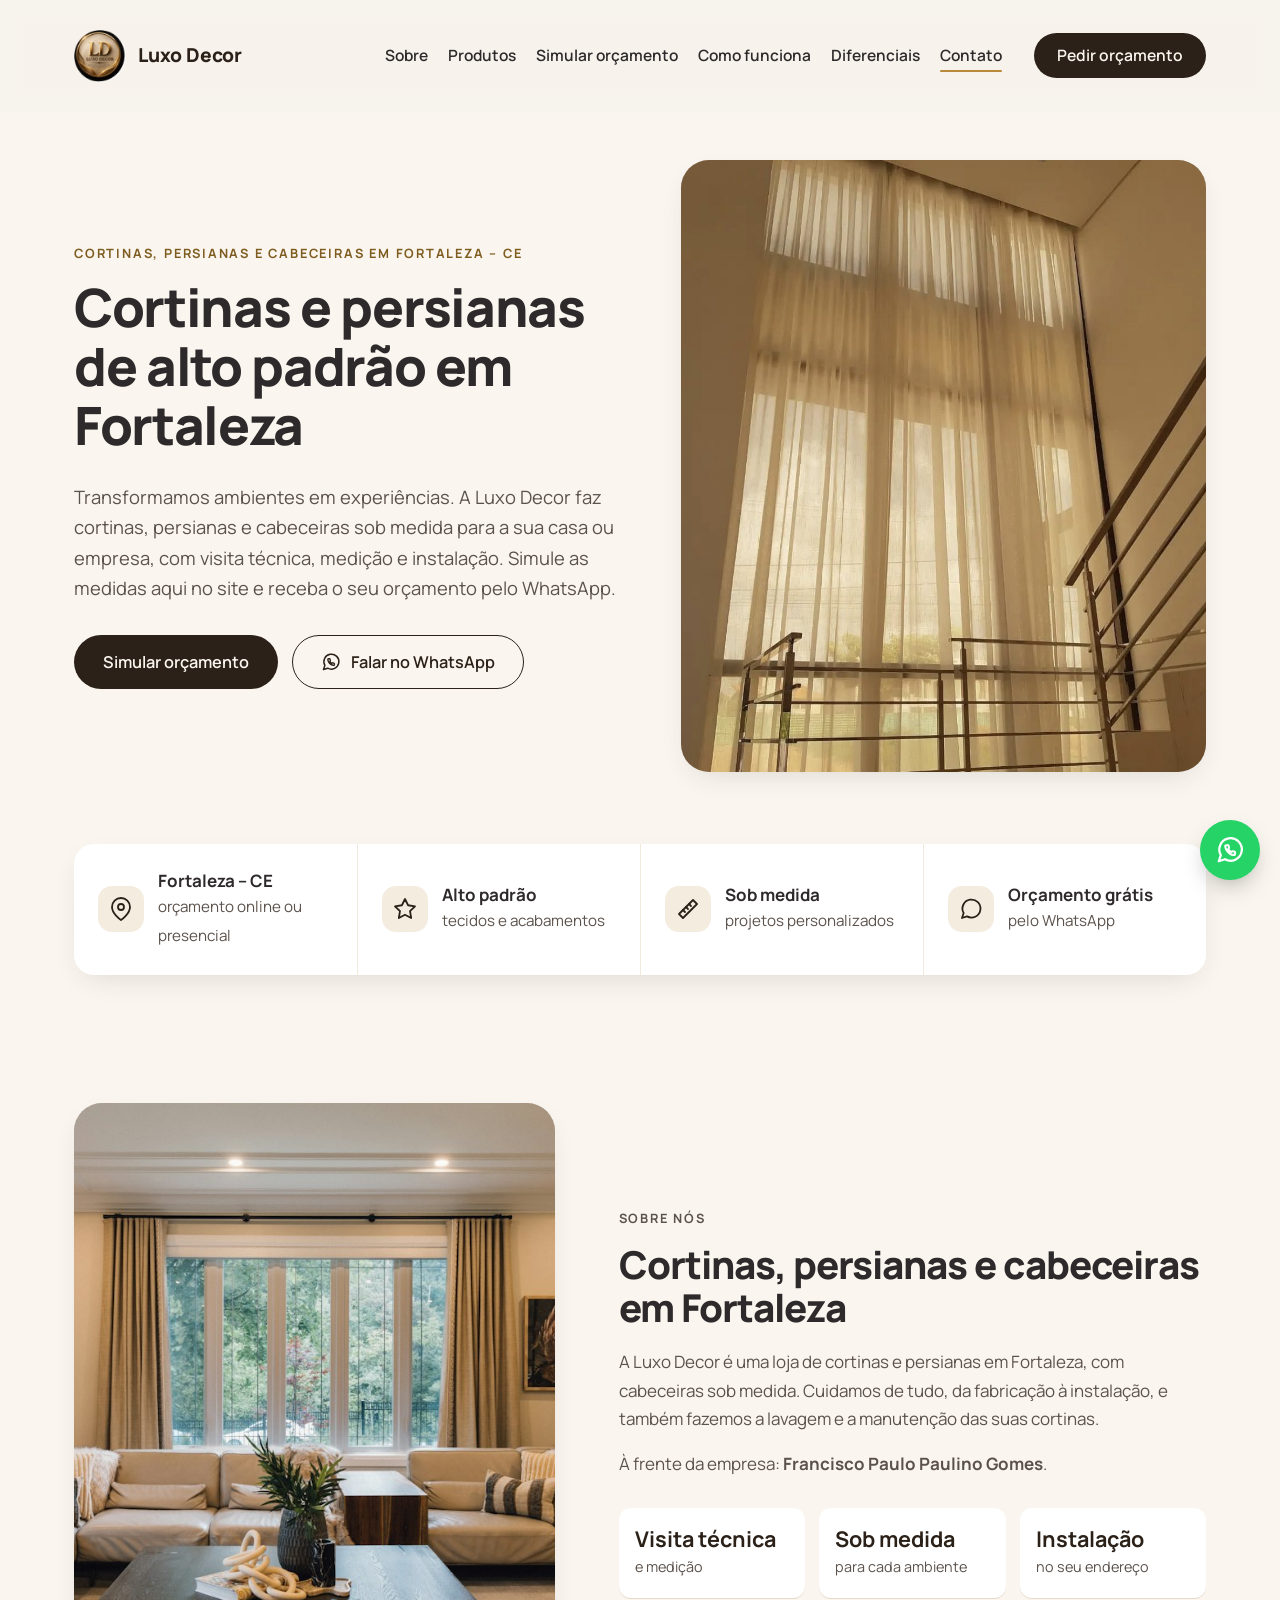
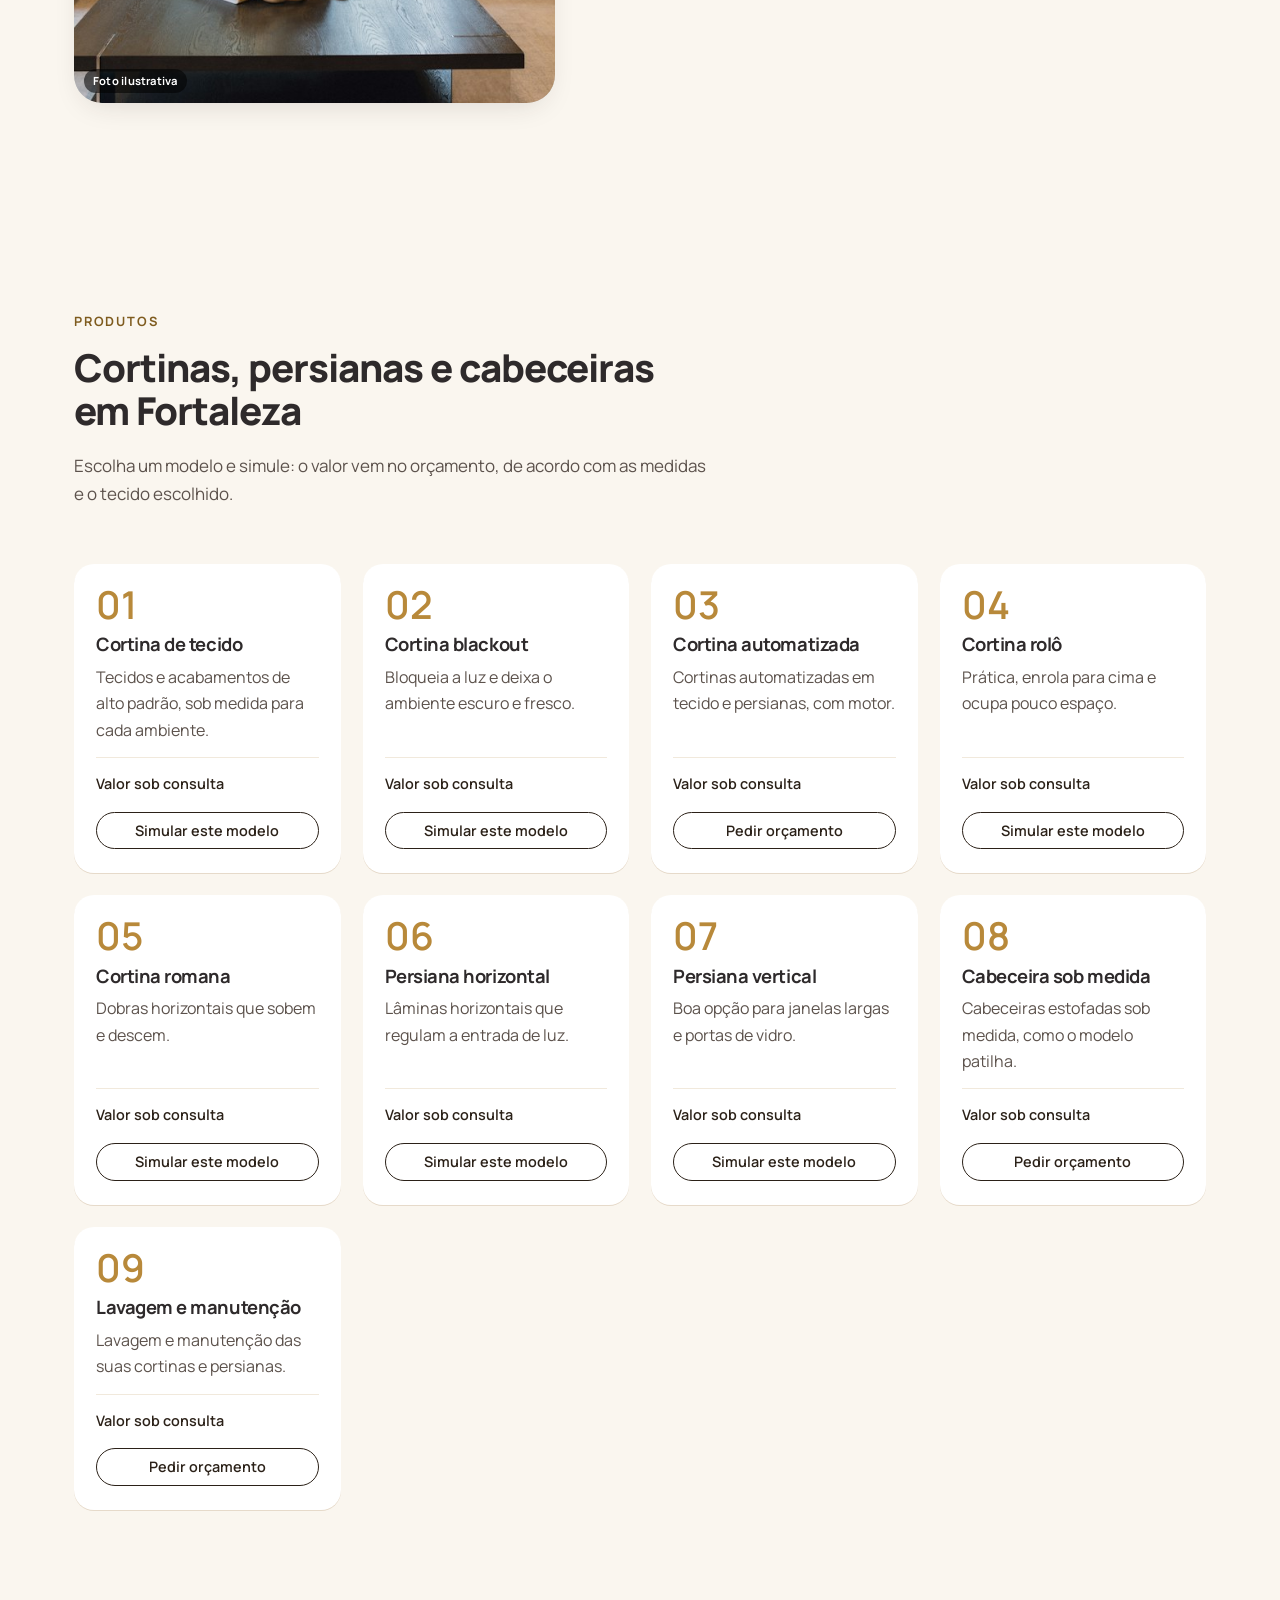
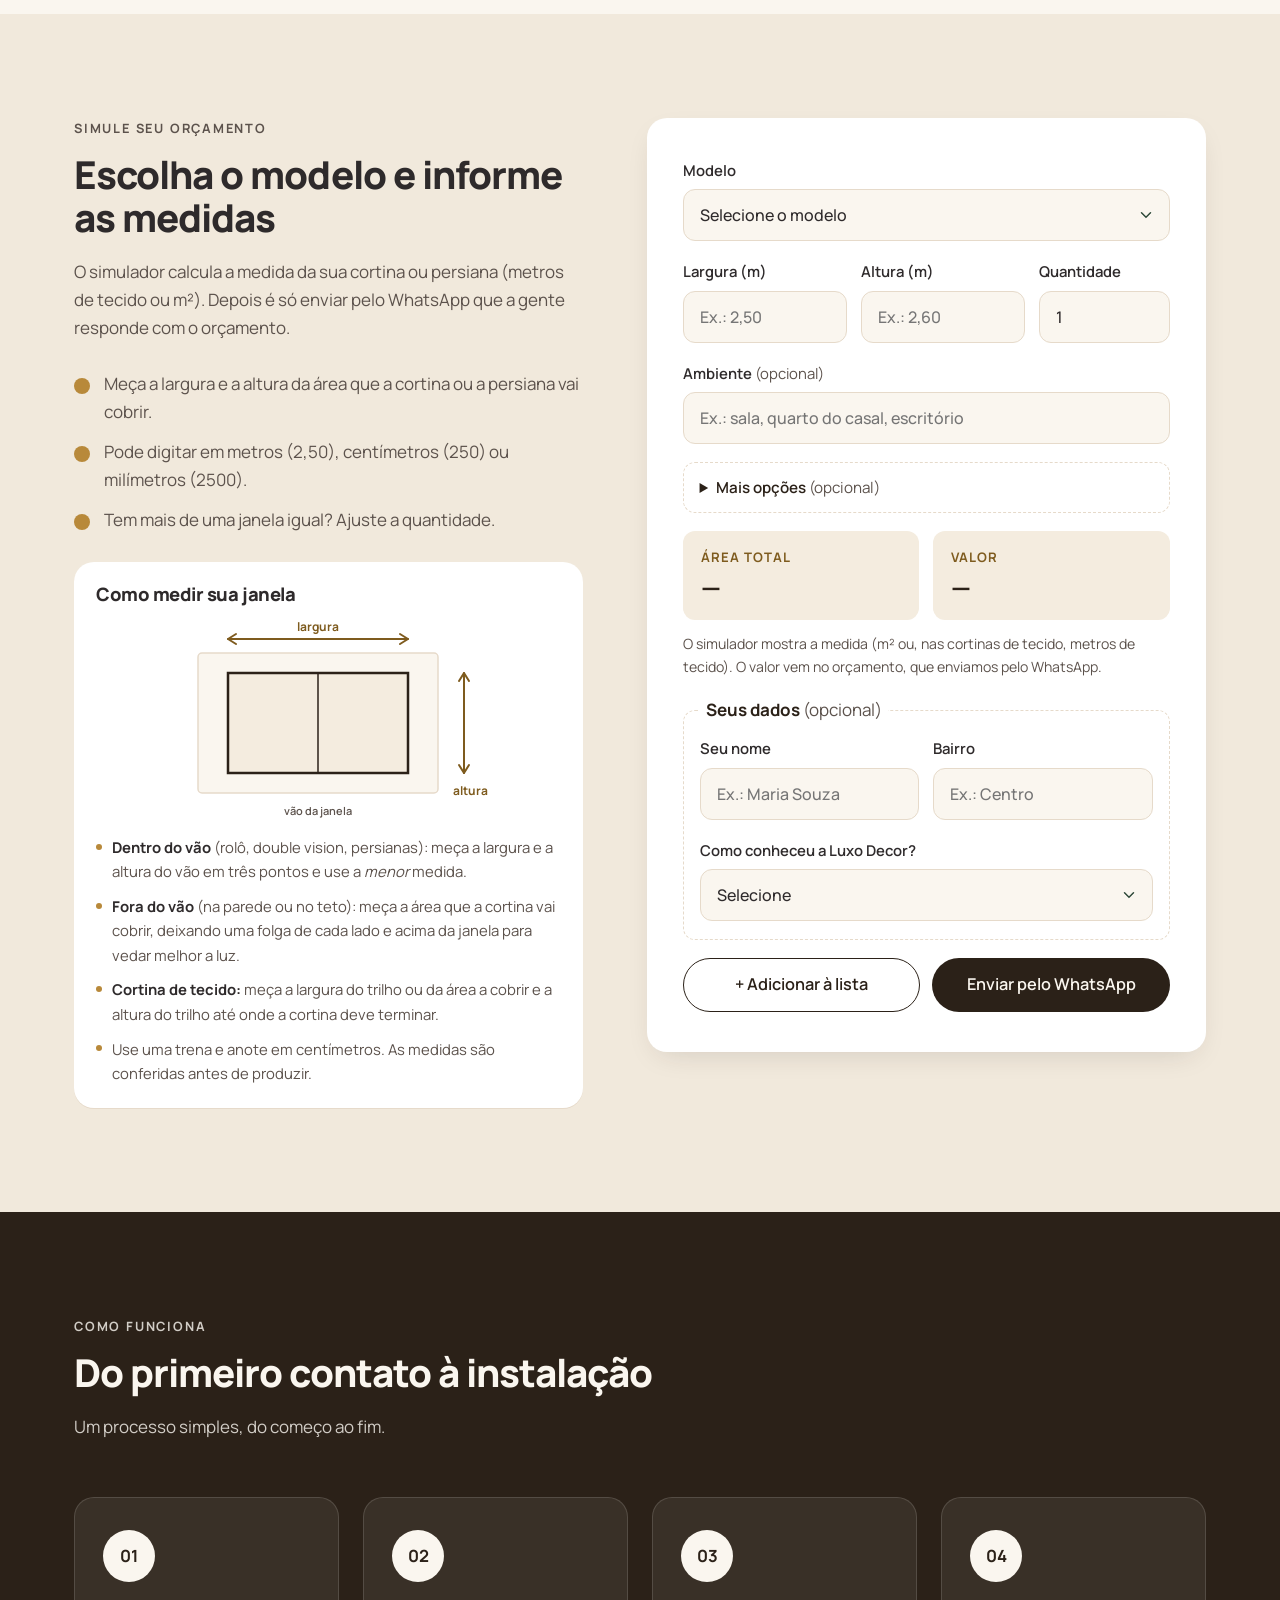
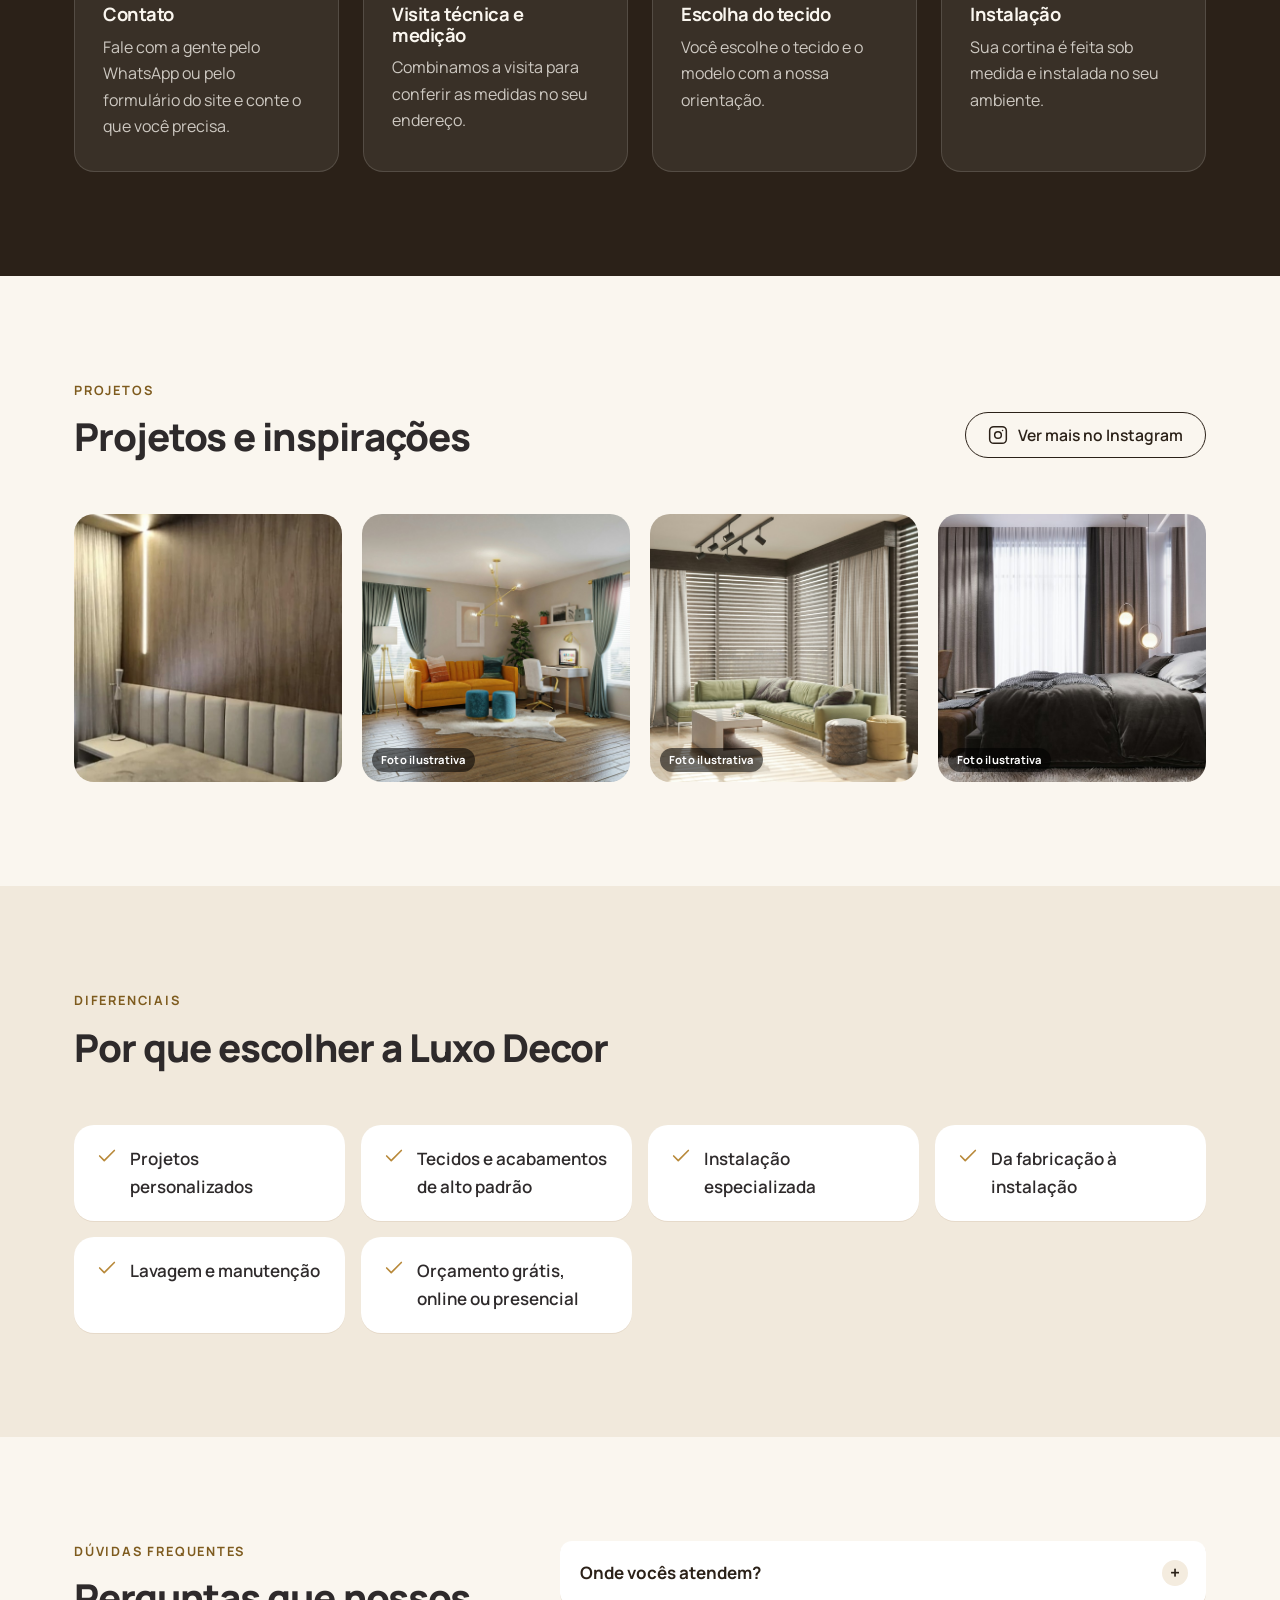
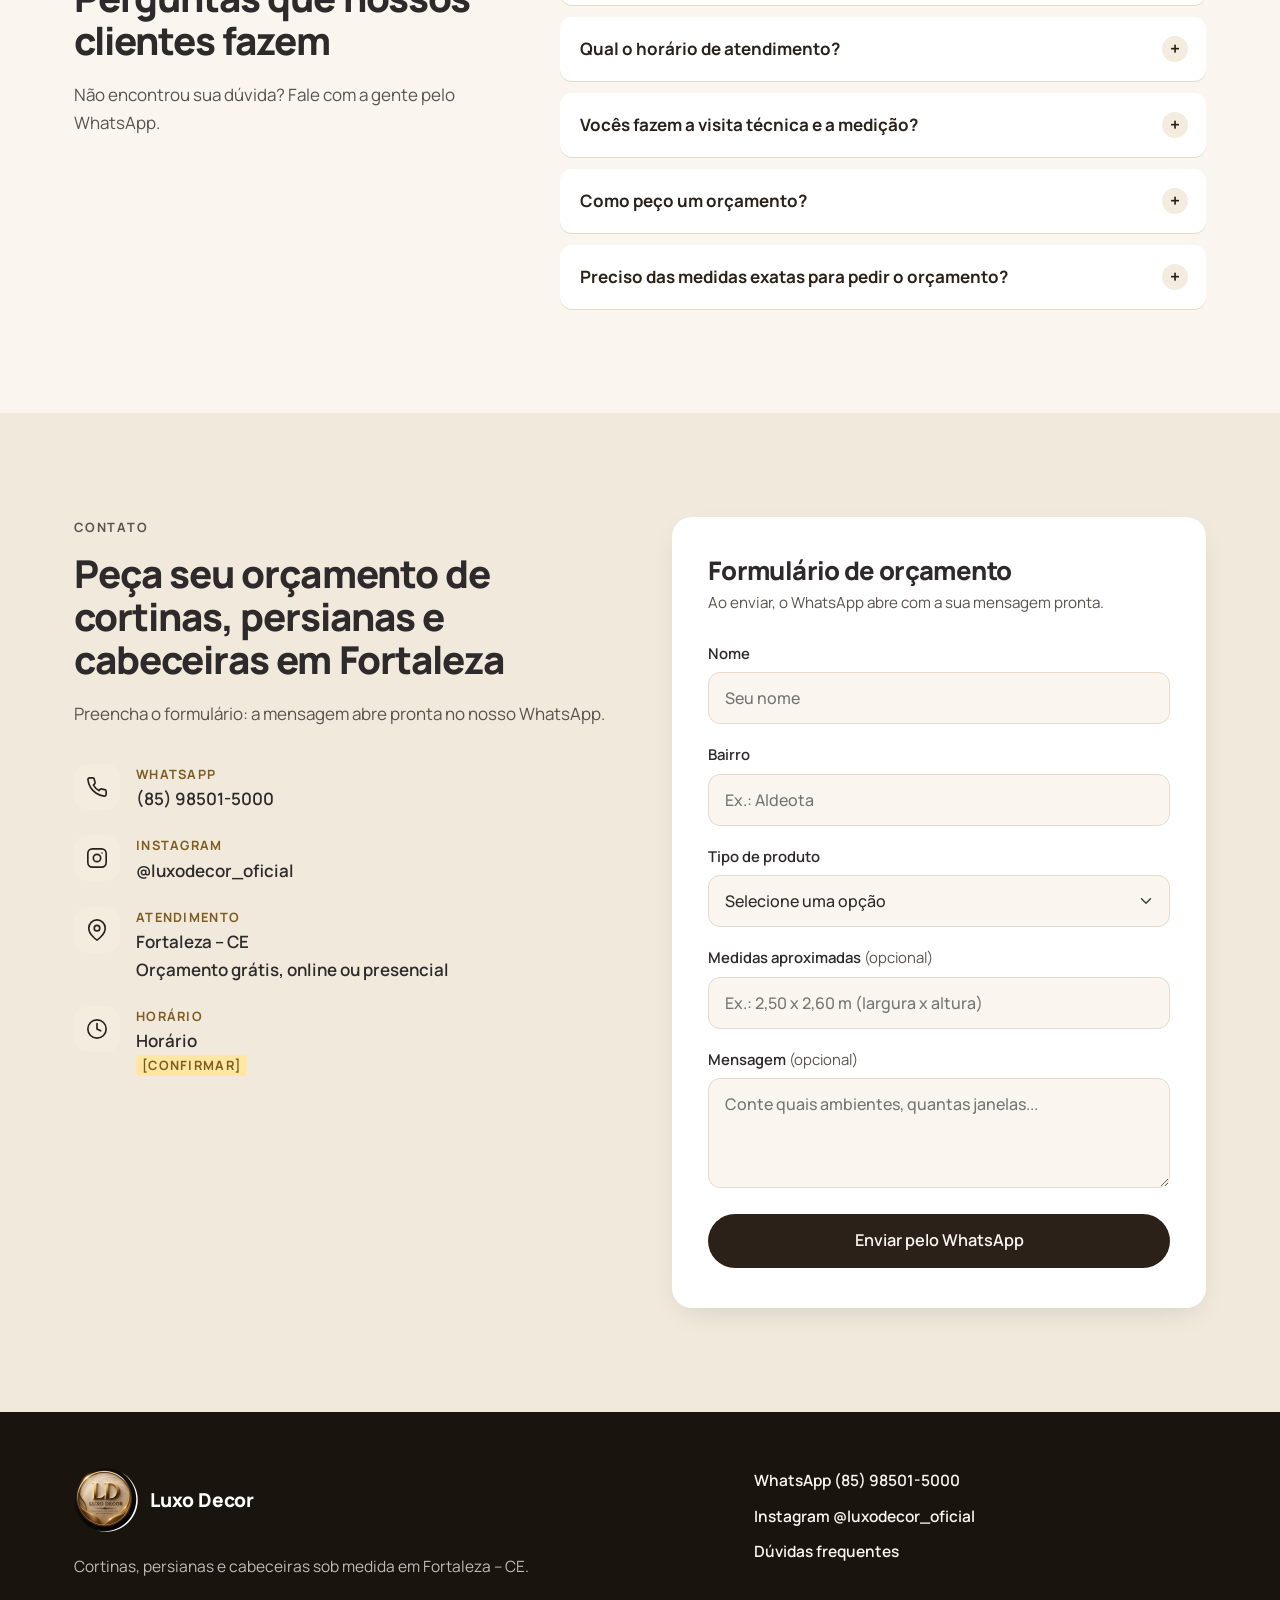
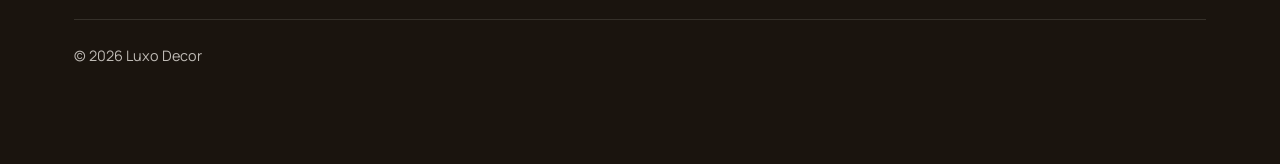
==== commit 88351770: "Fotos ilustrativas até chegarem as fotos reais Co-Authored-By: Claude Opus 5.5 <noreply@anthropic.co" ====
--- a/index.html
+++ b/index.html
@@ -125,7 +125,7 @@
     <!-- SOBRE NÓS -->
     <section class="section" id="sobre">
       <div class="container sobre">
-        <figure class="media sobre__media is-placeholder" data-label="SUBSTITUIR POR FOTO REAL"></figure>
+        <figure class="media media--ilustrativa sobre__media" data-label="Foto: equipe ou loja"><img src="img/sobre.jpg" alt="Foto ilustrativa de cortina" loading="lazy"><figcaption class="media__nota">Foto ilustrativa</figcaption></figure>
         <div class="sobre__texto">
           <p class="eyebrow">Sobre nós</p>
           <h2>Cortinas, persianas e cabeceiras em Fortaleza</h2>
@@ -452,7 +452,7 @@
         <div class="section__head section__head--row">
           <div>
             <p class="eyebrow">Projetos</p>
-            <h2>Nossos trabalhos em Fortaleza</h2>
+            <h2>Projetos e inspirações</h2>
           </div>
           <a href="https://www.instagram.com/luxodecor_oficial/" class="btn btn--outline" target="_blank" rel="noopener" data-instagram>
             <svg class="icon" viewBox="0 0 24 24" aria-hidden="true"><rect x="2" y="2" width="20" height="20" rx="5"/><circle cx="12" cy="12" r="4"/><path d="M17.5 6.5h.01"/></svg>
@@ -462,9 +462,9 @@
 
         <div class="gallery gallery--4">
           <figure class="media gallery__item" data-label="Projeto"><img src="img/projeto-01.jpg" alt="Projeto da Luxo Decor" loading="lazy"></figure>
-          <figure class="media gallery__item is-placeholder" data-label="SUBSTITUIR POR FOTO REAL"></figure>
-          <figure class="media gallery__item is-placeholder" data-label="SUBSTITUIR POR FOTO REAL"></figure>
-          <figure class="media gallery__item is-placeholder" data-label="SUBSTITUIR POR FOTO REAL"></figure>
+          <figure class="media media--ilustrativa gallery__item" data-label="Projeto"><img src="img/projeto-02.jpg" alt="Foto ilustrativa de cortina" loading="lazy"><figcaption class="media__nota">Foto ilustrativa</figcaption></figure>
+          <figure class="media media--ilustrativa gallery__item" data-label="Projeto"><img src="img/projeto-03.jpg" alt="Foto ilustrativa de cortina" loading="lazy"><figcaption class="media__nota">Foto ilustrativa</figcaption></figure>
+          <figure class="media media--ilustrativa gallery__item" data-label="Projeto"><img src="img/projeto-04.jpg" alt="Foto ilustrativa de cortina" loading="lazy"><figcaption class="media__nota">Foto ilustrativa</figcaption></figure>
         </div>
       </div>
     </section>
--- a/css/style.css
+++ b/css/style.css
@@ -1221,3 +1221,5 @@
 @media (max-width: 560px) { .mapa iframe { height: 300px; } }
 .mapa__link { display: inline-block; margin-top: 14px; font-weight: 700; color: var(--laranja-texto); }
 .media.is-placeholder::after { font-weight: 800; letter-spacing: .04em; }
+.media--ilustrativa { position: relative; }
+.media__nota { position: absolute; left: 10px; bottom: 10px; padding: 3px 9px; border-radius: 999px; background: rgba(0,0,0,.55); color: #fff; font-size: .7rem; font-weight: 700; letter-spacing: .02em; }
